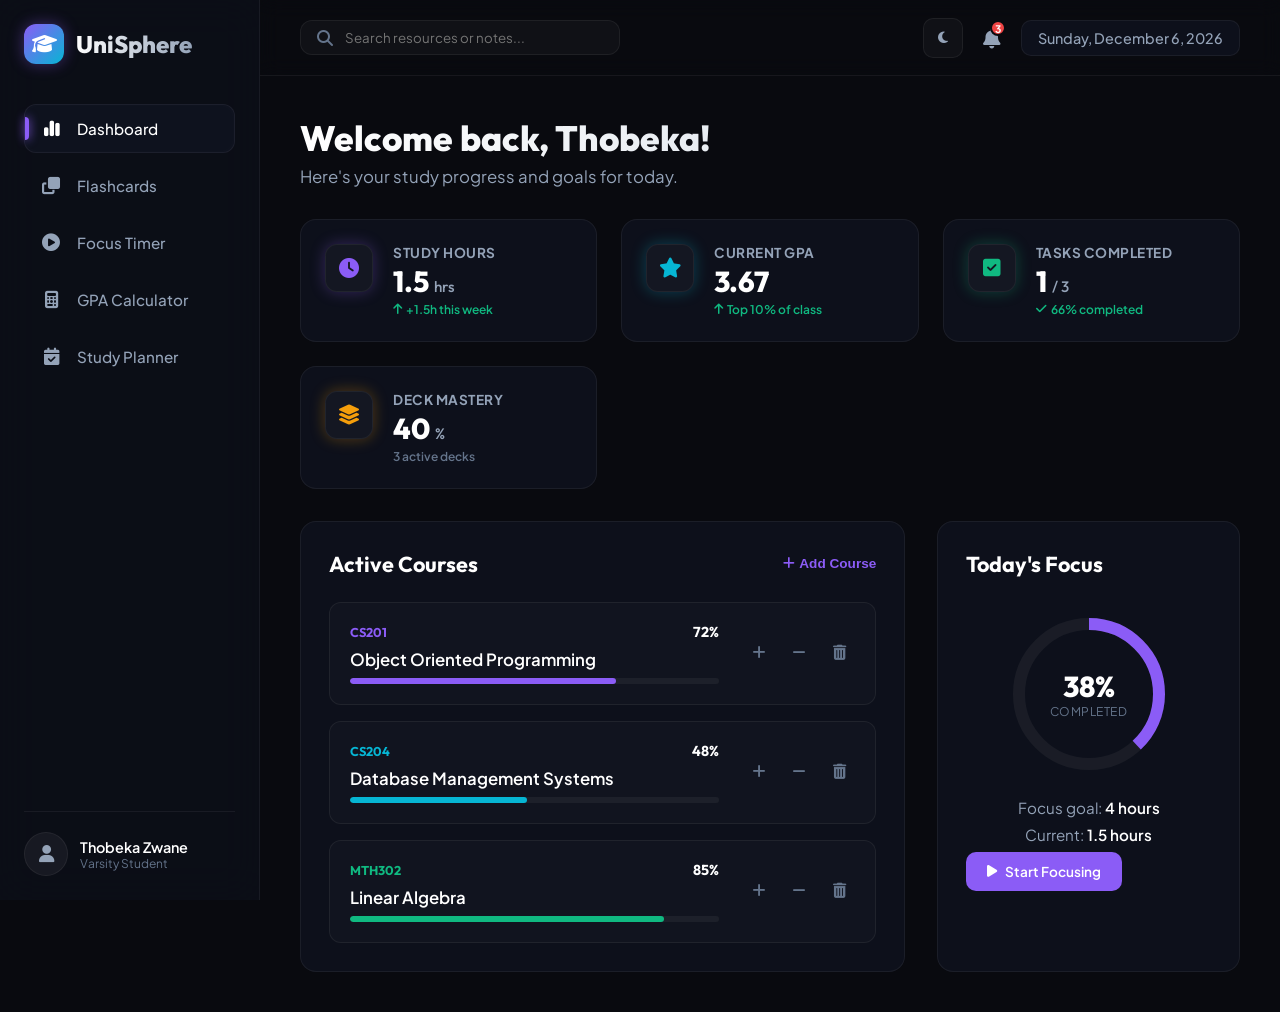
==== index.html @ 53ac6306 "Add UniSphere educational dashboard for varsity students" ====
<!DOCTYPE html>
<html lang="en">
<head>
  <meta charset="UTF-8">
  <meta name="viewport" content="width=device-width, initial-scale=1.0">
  <title>UniSphere - Varsity Learning Dashboard</title>
  <meta name="description" content="A premium interactive learning dashboard for university and varsity students to manage courses, study with flashcards, focus with a Pomodoro timer, and track their GPA.">
  
  <!-- FontAwesome for Premium Icons -->
  <link rel="stylesheet" href="https://cdnjs.cloudflare.com/ajax/libs/font-awesome/6.4.0/css/all.min.css">
  
  <!-- Google Fonts -->
  <link rel="preconnect" href="https://fonts.googleapis.com">
  <link rel="preconnect" href="https://fonts.gstatic.com" crossorigin>
  <link href="https://fonts.googleapis.com/css2?family=Outfit:wght@300;400;500;600;700;800&family=Plus+Jakarta+Sans:wght@300;400;500;600;700;800&display=swap" rel="stylesheet">
  
  <link rel="stylesheet" href="style.css">
</head>
<body>
  <div class="app-container">
    
    <!-- Sidebar Navigation -->
    <aside class="sidebar">
      <div class="logo-area">
        <div class="logo-icon">
          <i class="fa-solid fa-graduation-cap"></i>
        </div>
        <span class="logo-text">UniSphere</span>
      </div>
      
      <nav class="nav-menu">
        <a href="#dashboard" class="nav-item active" id="nav-dashboard">
          <i class="fa-solid fa-chart-simple"></i>
          <span>Dashboard</span>
        </a>
        <a href="#flashcards" class="nav-item" id="nav-flashcards">
          <i class="fa-solid fa-clone"></i>
          <span>Flashcards</span>
        </a>
        <a href="#focus" class="nav-item" id="nav-focus">
          <i class="fa-solid fa-circle-play"></i>
          <span>Focus Timer</span>
        </a>
        <a href="#gpa" class="nav-item" id="nav-gpa">
          <i class="fa-solid fa-calculator"></i>
          <span>GPA Calculator</span>
        </a>
        <a href="#planner" class="nav-item" id="nav-planner">
          <i class="fa-solid fa-calendar-check"></i>
          <span>Study Planner</span>
        </a>
      </nav>
      
      <div class="user-profile">
        <div class="avatar">
          <i class="fa-solid fa-user"></i>
        </div>
        <div class="user-info">
          <span class="username" id="display-username">Thobeka Zwane</span>
          <span class="user-role">Varsity Student</span>
        </div>
      </div>
    </aside>

    <!-- Main Content Area -->
    <main class="main-content">
      
      <!-- Top Bar -->
      <header class="top-bar">
        <div class="search-box">
          <i class="fa-solid fa-magnifying-glass"></i>
          <input type="text" placeholder="Search resources or notes..." id="global-search">
        </div>
        <div class="header-actions">
          <button class="action-btn" id="theme-toggle" title="Toggle Light/Dark Theme">
            <i class="fa-solid fa-moon"></i>
          </button>
          <div class="notification-badge" title="Notifications">
            <i class="fa-solid fa-bell"></i>
            <span class="badge">3</span>
          </div>
          <div class="date-display" id="current-date">June 9, 2026</div>
        </div>
      </header>

      <!-- Content Views (Single Page Application Containers) -->
      <div class="content-body">
        
        <!-- SECTION: DASHBOARD -->
        <section id="dashboard" class="content-section active">
          <div class="section-header">
            <h1>Welcome back, Thobeka!</h1>
            <p>Here's your study progress and goals for today.</p>
          </div>
          
          <!-- Stat Cards Row -->
          <div class="stats-grid">
            <div class="stat-card violet-glow">
              <div class="stat-icon"><i class="fa-solid fa-clock"></i></div>
              <div class="stat-info">
                <h3>Study Hours</h3>
                <p class="stat-value" id="stat-hours">12.5 <span class="unit">hrs</span></p>
                <span class="stat-trend positive"><i class="fa-solid fa-arrow-up"></i> +1.5h this week</span>
              </div>
            </div>
            
            <div class="stat-card cyan-glow">
              <div class="stat-icon"><i class="fa-solid fa-star"></i></div>
              <div class="stat-info">
                <h3>Current GPA</h3>
                <p class="stat-value" id="stat-gpa">3.85</p>
                <span class="stat-trend positive"><i class="fa-solid fa-arrow-up"></i> Top 10% of class</span>
              </div>
            </div>

            <div class="stat-card emerald-glow">
              <div class="stat-icon"><i class="fa-solid fa-square-check"></i></div>
              <div class="stat-info">
                <h3>Tasks Completed</h3>
                <p class="stat-value" id="stat-tasks">8 <span class="unit">/ 12</span></p>
                <span class="stat-trend positive"><i class="fa-solid fa-check"></i> 66% completed</span>
              </div>
            </div>

            <div class="stat-card amber-glow">
              <div class="stat-icon"><i class="fa-solid fa-layer-group"></i></div>
              <div class="stat-info">
                <h3>Deck Mastery</h3>
                <p class="stat-value" id="stat-mastery">74 <span class="unit">%</span></p>
                <span class="stat-trend neutral">3 active decks</span>
              </div>
            </div>
          </div>

          <!-- Mid Section Grid -->
          <div class="dashboard-grid">
            
            <!-- Courses Tracker -->
            <div class="glass-panel courses-panel">
              <div class="panel-header">
                <h2>Active Courses</h2>
                <button class="panel-action-btn" id="add-course-btn"><i class="fa-solid fa-plus"></i> Add Course</button>
              </div>
              <div class="courses-list" id="courses-container">
                <!-- Dynamic courses injected here -->
              </div>
            </div>

            <!-- Daily Target Focus -->
            <div class="glass-panel target-panel">
              <div class="panel-header">
                <h2>Today's Focus</h2>
              </div>
              <div class="daily-target-box">
                <div class="progress-ring-container">
                  <svg class="progress-ring-svg" width="160" height="160">
                    <circle class="progress-ring-circle-bg" stroke="rgba(255,255,255,0.05)" stroke-width="12" fill="transparent" r="70" cx="80" cy="80"/>
                    <circle class="progress-ring-circle" id="daily-progress-circle" stroke="var(--accent-violet)" stroke-width="12" fill="transparent" r="70" cx="80" cy="80" stroke-dasharray="439.82" stroke-dashoffset="439.82"/>
                  </svg>
                  <div class="ring-text">
                    <span class="percentage" id="daily-percentage">0%</span>
                    <span class="label">Completed</span>
                  </div>
                </div>
                <div class="target-details">
                  <p class="target-text">Focus goal: <strong id="target-hours-display">4 hours</strong></p>
                  <p class="target-text">Current: <span id="current-hours-display">0 hours</span></p>
                  <button class="cta-btn violet-btn" id="dashboard-start-focus"><i class="fa-solid fa-play"></i> Start Focusing</button>
                </div>
              </div>
            </div>
          </div>
        </section>

        <!-- SECTION: FLASHCARDS -->
        <section id="flashcards" class="content-section">
          <div class="section-header flex-header">
            <div>
              <h1>Smart Flashcards</h1>
              <p>Reinforce your memory using active recall.</p>
            </div>
            <div class="header-controls">
              <select id="deck-selector" class="custom-select">
                <!-- Dynamic decks injected here -->
              </select>
              <button class="cta-btn cyan-btn" id="new-deck-btn"><i class="fa-solid fa-folder-plus"></i> New Deck</button>
              <button class="cta-btn violet-btn" id="add-card-btn"><i class="fa-solid fa-plus"></i> Add Card</button>
            </div>
          </div>

          <div class="flashcards-layout">
            <!-- Main Flashcard Workspace -->
            <div class="card-workspace">
              <div class="flashcard-container">
                <div class="flashcard" id="active-flashcard">
                  <div class="card-face card-front">
                    <span class="card-category" id="card-display-category">Computer Science</span>
                    <div class="card-content">
                      <p id="card-display-question">What is the time complexity of searching in a Balanced Binary Search Tree?</p>
                    </div>
                    <span class="card-instruction">Click card to reveal answer</span>
                  </div>
                  <div class="card-face card-back">
                    <span class="card-category">Answer</span>
                    <div class="card-content">
                      <p id="card-display-answer">O(log n)</p>
                    </div>
                    <span class="card-instruction">Click card to view question</span>
                  </div>
                </div>
              </div>

              <!-- Study Rating Actions -->
              <div class="card-controls">
                <button class="action-rating rating-red" id="rate-hard">
                  <i class="fa-solid fa-circle-xmark"></i>
                  <span>Need Review</span>
                </button>
                <button class="action-rating rating-green" id="rate-easy">
                  <i class="fa-solid fa-circle-check"></i>
                  <span>Mastered</span>
                </button>
              </div>

              <!-- Deck Progress Bar -->
              <div class="deck-progress-wrapper">
                <div class="progress-labels">
                  <span id="deck-progress-text">Card 1 of 5</span>
                  <span id="deck-mastery-ratio">Mastery: 0%</span>
                </div>
                <div class="progress-bar-container">
                  <div class="progress-bar-fill" id="deck-progress-bar" style="width: 20%"></div>
                </div>
              </div>
            </div>

            <!-- Sidebar Decks / Add Card form -->
            <div class="glass-panel deck-editor-panel">
              <h3>Create New Card</h3>
              <form id="new-card-form" class="panel-form">
                <div class="form-group">
                  <label for="new-card-deck">Select Deck</label>
                  <select id="new-card-deck" class="custom-select" required></select>
                </div>
                <div class="form-group">
                  <label for="new-card-q">Question</label>
                  <textarea id="new-card-q" placeholder="Enter study question..." required rows="3"></textarea>
                </div>
                <div class="form-group">
                  <label for="new-card-a">Answer</label>
                  <textarea id="new-card-a" placeholder="Enter target answer..." required rows="3"></textarea>
                </div>
                <button type="submit" class="cta-btn submit-btn"><i class="fa-solid fa-plus"></i> Save Card</button>
              </form>
            </div>
          </div>
        </section>

        <!-- SECTION: FOCUS TIMER -->
        <section id="focus" class="content-section">
          <div class="section-header">
            <h1>Focus Space</h1>
            <p>Keep your focus sharp using the Pomodoro technique.</p>
          </div>

          <div class="focus-layout">
            <div class="glass-panel timer-panel">
              <div class="timer-modes">
                <button class="timer-mode-btn active" data-time="1500" data-mode="pomodoro">Pomodoro (25m)</button>
                <button class="timer-mode-btn" data-time="300" data-mode="short">Short Break (5m)</button>
                <button class="timer-mode-btn" data-time="900" data-mode="long">Long Break (15m)</button>
              </div>

              <div class="large-timer-container">
                <svg class="timer-svg" width="300" height="300">
                  <circle class="timer-bg" stroke="rgba(255,255,255,0.03)" stroke-width="8" fill="transparent" r="130" cx="150" cy="150"/>
                  <circle class="timer-progress" id="timer-progress-circle" stroke="var(--accent-cyan)" stroke-width="8" fill="transparent" r="130" cx="150" cy="150" stroke-linecap="round" stroke-dasharray="816.81" stroke-dashoffset="0"/>
                </svg>
                <div class="timer-time" id="timer-clock">25:00</div>
              </div>

              <div class="timer-controls">
                <button class="timer-ctrl-btn" id="timer-play-pause" title="Start Timer">
                  <i class="fa-solid fa-play"></i>
                </button>
                <button class="timer-ctrl-btn" id="timer-reset" title="Reset Timer">
                  <i class="fa-solid fa-rotate-left"></i>
                </button>
              </div>
            </div>

            <!-- Focus Stats and Soundboard -->
            <div class="focus-sidebar-grid">
              <div class="glass-panel ambient-sounds">
                <h3>Ambient Soundscape</h3>
                <p class="subtitle">Block out distractions and dive into deep study.</p>
                <div class="sounds-list">
                  <div class="sound-item" data-sound="rain">
                    <div class="sound-info">
                      <i class="fa-solid fa-cloud-showers-heavy"></i>
                      <span>Rainfall</span>
                    </div>
                    <button class="sound-play-btn"><i class="fa-solid fa-play"></i></button>
                    <audio id="audio-rain" loop src="https://assets.mixkit.co/active_storage/sfx/2533/2533-500.wav"></audio>
                  </div>
                  <div class="sound-item" data-sound="waves">
                    <div class="sound-info">
                      <i class="fa-solid fa-water"></i>
                      <span>Ocean Waves</span>
                    </div>
                    <button class="sound-play-btn"><i class="fa-solid fa-play"></i></button>
                    <audio id="audio-waves" loop src="https://www.soundhelix.com/examples/mp3/SoundHelix-Song-1.mp3"></audio> <!-- Fallback testing audio -->
                  </div>
                  <div class="sound-item" data-sound="forest">
                    <div class="sound-info">
                      <i class="fa-solid fa-tree"></i>
                      <span>Forest Birds</span>
                    </div>
                    <button class="sound-play-btn"><i class="fa-solid fa-play"></i></button>
                    <audio id="audio-forest" loop src="https://assets.mixkit.co/active_storage/sfx/2436/2436-500.wav"></audio>
                  </div>
                </div>
              </div>

              <div class="glass-panel session-history">
                <h3>Daily Focus Stats</h3>
                <div class="focus-stats-mini">
                  <div class="mini-stat">
                    <span class="label">Sessions Completed</span>
                    <span class="value" id="completed-sessions-count">0</span>
                  </div>
                  <div class="mini-stat">
                    <span class="label">Total Focus Time</span>
                    <span class="value" id="total-focus-minutes">0m</span>
                  </div>
                </div>
              </div>
            </div>
          </div>
        </section>

        <!-- SECTION: GPA CALCULATOR -->
        <section id="gpa" class="content-section">
          <div class="section-header">
            <h1>GPA Calculator</h1>
            <p>Calculate your semester and cumulative GPA easily.</p>
          </div>

          <div class="gpa-layout">
            <div class="glass-panel gpa-calc-panel">
              <h3>Add Course Grade</h3>
              <form id="gpa-form" class="horizontal-form">
                <div class="form-group flex-2">
                  <label for="gpa-course-name">Course Name</label>
                  <input type="text" id="gpa-course-name" placeholder="e.g., Data Structures" required>
                </div>
                <div class="form-group">
                  <label for="gpa-grade">Grade</label>
                  <select id="gpa-grade" class="custom-select" required>
                    <option value="4.0">A+ / A (4.0)</option>
                    <option value="3.7">A- (3.7)</option>
                    <option value="3.3">B+ (3.3)</option>
                    <option value="3.0">B (3.0)</option>
                    <option value="2.7">B- (2.7)</option>
                    <option value="2.3">C+ (2.3)</option>
                    <option value="2.0">C (2.0)</option>
                    <option value="1.7">C- (1.7)</option>
                    <option value="1.3">D+ (1.3)</option>
                    <option value="1.0">D (1.0)</option>
                    <option value="0.0">F (0.0)</option>
                  </select>
                </div>
                <div class="form-group">
                  <label for="gpa-credits">Credits / Weight</label>
                  <input type="number" id="gpa-credits" min="1" max="10" value="3" required>
                </div>
                <button type="submit" class="cta-btn add-gpa-btn"><i class="fa-solid fa-plus"></i> Add</button>
              </form>

              <div class="gpa-table-wrapper">
                <table class="gpa-table" id="gpa-table">
                  <thead>
                    <tr>
                      <th>Course</th>
                      <th>Grade Point</th>
                      <th>Credits</th>
                      <th>Action</th>
                    </tr>
                  </thead>
                  <tbody id="gpa-table-body">
                    <!-- Dynamic entries injected here -->
                  </tbody>
                </table>
              </div>
            </div>

            <!-- GPA Result Summary Card -->
            <div class="glass-panel gpa-summary-panel">
              <h3>GPA Summary</h3>
              <div class="gpa-result-display">
                <div class="gpa-circle-large">
                  <span class="value" id="computed-gpa-value">0.00</span>
                  <span class="label">GPA</span>
                </div>
              </div>
              <div class="gpa-stats">
                <div class="gpa-stat-row">
                  <span>Total Credits</span>
                  <strong id="gpa-total-credits">0</strong>
                </div>
                <div class="gpa-stat-row">
                  <span>Honor Class</span>
                  <strong id="gpa-honors-class">N/A</strong>
                </div>
              </div>
              <button class="cta-btn outline-btn" id="gpa-clear-all"><i class="fa-solid fa-trash-can"></i> Clear All Entries</button>
            </div>
          </div>
        </section>

        <!-- SECTION: STUDY PLANNER -->
        <section id="planner" class="content-section">
          <div class="section-header flex-header">
            <div>
              <h1>Study Planner</h1>
              <p>Keep track of tasks, assignments, and exams.</p>
            </div>
            <div class="header-controls">
              <button class="cta-btn outline-btn" id="clear-completed-btn"><i class="fa-solid fa-broom"></i> Clear Completed</button>
            </div>
          </div>

          <div class="planner-layout">
            <!-- Tasks List glass panel -->
            <div class="glass-panel planner-tasks-panel">
              <div class="filters-row">
                <button class="filter-btn active" data-filter="all">All Tasks</button>
                <button class="filter-btn" data-filter="assignment">Assignments</button>
                <button class="filter-btn" data-filter="exam">Exams</button>
                <button class="filter-btn" data-filter="reading">Readings</button>
              </div>

              <div class="todo-list-wrapper" id="todo-list">
                <!-- Dynamic tasks injected here -->
              </div>
            </div>

            <!-- Create Task form panel -->
            <div class="glass-panel planner-form-panel">
              <h3>Add New Task</h3>
              <form id="new-task-form" class="panel-form">
                <div class="form-group">
                  <label for="task-title">Task Description</label>
                  <input type="text" id="task-title" placeholder="e.g., Submit Database Assignment 2" required>
                </div>
                <div class="form-group">
                  <label for="task-category">Category</label>
                  <select id="task-category" class="custom-select" required>
                    <option value="assignment">Assignment</option>
                    <option value="exam">Exam</option>
                    <option value="reading">Reading</option>
                  </select>
                </div>
                <div class="form-group">
                  <label for="task-date">Due Date</label>
                  <input type="date" id="task-date" required>
                </div>
                <button type="submit" class="cta-btn submit-btn"><i class="fa-solid fa-calendar-plus"></i> Schedule Task</button>
              </form>
            </div>
          </div>
        </section>

      </div>
    </main>
  </div>

  <!-- Course Modal (Hidden by Default) -->
  <div class="modal-overlay" id="course-modal">
    <div class="glass-panel modal-content">
      <div class="modal-header">
        <h2>Add New Course</h2>
        <button class="close-modal-btn" id="close-modal"><i class="fa-solid fa-xmark"></i></button>
      </div>
      <form id="new-course-form" class="panel-form">
        <div class="form-group">
          <label for="course-name-input">Course Name</label>
          <input type="text" id="course-name-input" placeholder="e.g., Object Oriented Programming" required>
        </div>
        <div class="form-group">
          <label for="course-code-input">Course Code</label>
          <input type="text" id="course-code-input" placeholder="e.g., CS201" required>
        </div>
        <div class="form-group">
          <label for="course-progress-input">Starting Progress (%)</label>
          <input type="number" id="course-progress-input" min="0" max="100" value="0" required>
        </div>
        <div class="form-group">
          <label for="course-color-input">Accent Color</label>
          <select id="course-color-input" class="custom-select" required>
            <option value="var(--accent-violet)">Violet</option>
            <option value="var(--accent-cyan)">Cyan</option>
            <option value="var(--accent-emerald)">Emerald</option>
            <option value="var(--accent-amber)">Amber</option>
          </select>
        </div>
        <button type="submit" class="cta-btn submit-btn">Create Course</button>
      </form>
    </div>
  </div>

  <!-- Script entry -->
  <script src="app.js"></script>
</body>
</html>
---- style.css ----
/* CSS Design System for UniSphere Dashboard */

:root {
  /* Colors */
  --bg-dark: #090a0f;
  --bg-sidebar: rgba(14, 16, 27, 0.7);
  --bg-panel: rgba(22, 25, 43, 0.45);
  --border-color: rgba(255, 255, 255, 0.06);
  --border-glow: rgba(255, 255, 255, 0.12);
  
  --text-primary: #ffffff;
  --text-secondary: #94a3b8;
  --text-muted: #64748b;
  
  /* Neon Accents */
  --accent-violet: #8b5cf6;
  --accent-violet-glow: rgba(139, 92, 246, 0.3);
  
  --accent-cyan: #06b6d4;
  --accent-cyan-glow: rgba(6, 182, 212, 0.3);
  
  --accent-emerald: #10b981;
  --accent-emerald-glow: rgba(16, 185, 129, 0.3);
  
  --accent-amber: #f59e0b;
  --accent-amber-glow: rgba(245, 158, 11, 0.3);

  --accent-red: #ef4444;
  
  /* Fonts */
  --font-main: 'Plus Jakarta Sans', sans-serif;
  --font-display: 'Outfit', sans-serif;
  
  /* Transitions */
  --transition-smooth: all 0.3s cubic-bezier(0.4, 0, 0.2, 1);
  --transition-bounce: all 0.5s cubic-bezier(0.175, 0.885, 0.32, 1.275);
}

/* Global Reset */
* {
  margin: 0;
  padding: 0;
  box-sizing: border-box;
}

body {
  font-family: var(--font-main);
  background-color: var(--bg-dark);
  color: var(--text-primary);
  overflow-x: hidden;
  min-height: 100vh;
}

/* Scrollbar Styling */
::-webkit-scrollbar {
  width: 8px;
  height: 8px;
}
::-webkit-scrollbar-track {
  background: var(--bg-dark);
}
::-webkit-scrollbar-thumb {
  background: rgba(255, 255, 255, 0.1);
  border-radius: 4px;
}
::-webkit-scrollbar-thumb:hover {
  background: var(--accent-violet);
}

/* App Container Layout */
.app-container {
  display: flex;
  min-height: 100vh;
  position: relative;
}

/* --- SIDEBAR NAVIGATION --- */
.sidebar {
  width: 260px;
  background: var(--bg-sidebar);
  border-right: 1px solid var(--border-color);
  backdrop-filter: blur(20px);
  -webkit-backdrop-filter: blur(20px);
  padding: 24px;
  display: flex;
  flex-direction: column;
  height: 100vh;
  position: sticky;
  top: 0;
  z-index: 100;
}

.logo-area {
  display: flex;
  align-items: center;
  gap: 12px;
  margin-bottom: 40px;
}

.logo-icon {
  background: linear-gradient(135deg, var(--accent-violet), var(--accent-cyan));
  width: 40px;
  height: 40px;
  border-radius: 12px;
  display: flex;
  align-items: center;
  justify-content: center;
  font-size: 1.25rem;
  box-shadow: 0 0 15px rgba(139, 92, 246, 0.4);
}

.logo-text {
  font-family: var(--font-display);
  font-size: 1.5rem;
  font-weight: 800;
  background: linear-gradient(to right, #ffffff, #94a3b8);
  -webkit-background-clip: text;
  -webkit-text-fill-color: transparent;
}

.nav-menu {
  display: flex;
  flex-direction: column;
  gap: 8px;
  flex-grow: 1;
}

.nav-item {
  display: flex;
  align-items: center;
  gap: 16px;
  padding: 14px 16px;
  color: var(--text-secondary);
  text-decoration: none;
  font-size: 0.95rem;
  font-weight: 500;
  border-radius: 12px;
  transition: var(--transition-smooth);
  border: 1px solid transparent;
}

.nav-item i {
  font-size: 1.1rem;
  width: 20px;
  text-align: center;
}

.nav-item:hover {
  color: var(--text-primary);
  background: rgba(255, 255, 255, 0.03);
  border-color: rgba(255, 255, 255, 0.03);
}

.nav-item.active {
  color: var(--text-primary);
  background: var(--bg-panel);
  border-color: var(--border-color);
  box-shadow: inset 0 0 8px rgba(255, 255, 255, 0.02);
  position: relative;
}

.nav-item.active::after {
  content: '';
  position: absolute;
  left: 0;
  top: 25%;
  height: 50%;
  width: 4px;
  background: var(--accent-violet);
  border-radius: 0 4px 4px 0;
  box-shadow: 0 0 10px var(--accent-violet);
}

.user-profile {
  display: flex;
  align-items: center;
  gap: 12px;
  padding-top: 20px;
  border-top: 1px solid var(--border-color);
}

.avatar {
  width: 44px;
  height: 44px;
  border-radius: 50%;
  background: rgba(255, 255, 255, 0.05);
  border: 1px solid var(--border-color);
  display: flex;
  align-items: center;
  justify-content: center;
  font-size: 1.1rem;
  color: var(--text-secondary);
}

.user-info {
  display: flex;
  flex-direction: column;
}

.username {
  font-size: 0.9rem;
  font-weight: 600;
  color: var(--text-primary);
}

.user-role {
  font-size: 0.75rem;
  color: var(--text-muted);
}

/* --- MAIN CONTENT AREA --- */
.main-content {
  flex-grow: 1;
  display: flex;
  flex-direction: column;
  min-height: 100vh;
}

/* --- TOP BAR --- */
.top-bar {
  height: 76px;
  padding: 0 40px;
  display: flex;
  align-items: center;
  justify-content: space-between;
  border-bottom: 1px solid var(--border-color);
  backdrop-filter: blur(10px);
  -webkit-backdrop-filter: blur(10px);
  position: sticky;
  top: 0;
  z-index: 90;
}

.search-box {
  display: flex;
  align-items: center;
  gap: 12px;
  background: rgba(255, 255, 255, 0.03);
  border: 1px solid var(--border-color);
  border-radius: 12px;
  padding: 8px 16px;
  width: 320px;
  transition: var(--transition-smooth);
}

.search-box:focus-within {
  border-color: var(--accent-violet);
  box-shadow: 0 0 15px var(--accent-violet-glow);
  width: 380px;
}

.search-box i {
  color: var(--text-muted);
}

.search-box input {
  background: transparent;
  border: none;
  color: var(--text-primary);
  font-family: var(--font-main);
  outline: none;
  width: 100%;
}

.header-actions {
  display: flex;
  align-items: center;
  gap: 20px;
}

.action-btn {
  background: rgba(255, 255, 255, 0.03);
  border: 1px solid var(--border-color);
  border-radius: 10px;
  width: 40px;
  height: 40px;
  display: flex;
  align-items: center;
  justify-content: center;
  color: var(--text-secondary);
  cursor: pointer;
  transition: var(--transition-smooth);
}

.action-btn:hover {
  color: var(--text-primary);
  background: rgba(255, 255, 255, 0.07);
  border-color: var(--border-glow);
}

.notification-badge {
  position: relative;
  cursor: pointer;
  color: var(--text-secondary);
  font-size: 1.25rem;
  transition: var(--transition-smooth);
}

.notification-badge:hover {
  color: var(--text-primary);
}

.notification-badge .badge {
  position: absolute;
  top: -5px;
  right: -5px;
  background: var(--accent-red);
  color: white;
  font-size: 0.65rem;
  font-weight: 700;
  width: 16px;
  height: 16px;
  border-radius: 50%;
  display: flex;
  align-items: center;
  justify-content: center;
  border: 2px solid var(--bg-dark);
}

.date-display {
  font-size: 0.9rem;
  color: var(--text-secondary);
  font-weight: 500;
  background: var(--bg-panel);
  padding: 8px 16px;
  border-radius: 10px;
  border: 1px solid var(--border-color);
}

/* --- CONTENT SECTIONS --- */
.content-body {
  padding: 40px;
  flex-grow: 1;
  display: flex;
  flex-direction: column;
}

.content-section {
  display: none;
  animation: fadeIn 0.4s ease-in-out forwards;
}

.content-section.active {
  display: block;
}

.section-header {
  margin-bottom: 32px;
}

.section-header h1 {
  font-family: var(--font-display);
  font-size: 2.2rem;
  font-weight: 800;
  margin-bottom: 6px;
  background: linear-gradient(to right, #ffffff, #cbd5e1);
  -webkit-background-clip: text;
  -webkit-text-fill-color: transparent;
}

.section-header p {
  color: var(--text-secondary);
  font-size: 1.05rem;
}

.flex-header {
  display: flex;
  justify-content: space-between;
  align-items: center;
  flex-wrap: wrap;
  gap: 20px;
}

.header-controls {
  display: flex;
  align-items: center;
  gap: 12px;
}

/* --- STAT CARDS --- */
.stats-grid {
  display: grid;
  grid-template-columns: repeat(auto-fit, minmax(220px, 1fr));
  gap: 24px;
  margin-bottom: 32px;
}

.stat-card {
  background: var(--bg-panel);
  border: 1px solid var(--border-color);
  border-radius: 16px;
  padding: 24px;
  display: flex;
  align-items: flex-start;
  gap: 20px;
  position: relative;
  overflow: hidden;
  transition: var(--transition-smooth);
}

.stat-card:hover {
  transform: translateY(-5px);
  border-color: var(--border-glow);
}

.stat-icon {
  width: 48px;
  height: 48px;
  border-radius: 12px;
  display: flex;
  align-items: center;
  justify-content: center;
  font-size: 1.25rem;
  background: rgba(255, 255, 255, 0.03);
  border: 1px solid rgba(255, 255, 255, 0.05);
}

.stat-info h3 {
  font-size: 0.85rem;
  color: var(--text-secondary);
  text-transform: uppercase;
  letter-spacing: 0.5px;
  margin-bottom: 6px;
}

.stat-value {
  font-family: var(--font-display);
  font-size: 1.8rem;
  font-weight: 800;
  line-height: 1;
  margin-bottom: 6px;
}

.stat-value .unit {
  font-size: 0.95rem;
  color: var(--text-secondary);
  font-weight: 500;
}

.stat-trend {
  font-size: 0.75rem;
  font-weight: 600;
  display: flex;
  align-items: center;
  gap: 4px;
}

.stat-trend.positive {
  color: var(--accent-emerald);
}
.stat-trend.neutral {
  color: var(--text-muted);
}

/* Neon Glow Card Overrides */
.violet-glow:hover {
  box-shadow: 0 10px 30px rgba(139, 92, 246, 0.15);
  border-color: var(--accent-violet);
}
.violet-glow .stat-icon {
  color: var(--accent-violet);
  box-shadow: 0 0 15px var(--accent-violet-glow);
}

.cyan-glow:hover {
  box-shadow: 0 10px 30px rgba(6, 182, 212, 0.15);
  border-color: var(--accent-cyan);
}
.cyan-glow .stat-icon {
  color: var(--accent-cyan);
  box-shadow: 0 0 15px var(--accent-cyan-glow);
}

.emerald-glow:hover {
  box-shadow: 0 10px 30px rgba(16, 185, 129, 0.15);
  border-color: var(--accent-emerald);
}
.emerald-glow .stat-icon {
  color: var(--accent-emerald);
  box-shadow: 0 0 15px var(--accent-emerald-glow);
}

.amber-glow:hover {
  box-shadow: 0 10px 30px rgba(245, 158, 11, 0.15);
  border-color: var(--accent-amber);
}
.amber-glow .stat-icon {
  color: var(--accent-amber);
  box-shadow: 0 0 15px var(--accent-amber-glow);
}

/* --- GLASS PANELS --- */
.glass-panel {
  background: var(--bg-panel);
  border: 1px solid var(--border-color);
  backdrop-filter: blur(16px);
  -webkit-backdrop-filter: blur(16px);
  border-radius: 16px;
  padding: 28px;
  transition: var(--transition-smooth);
}

.panel-header {
  display: flex;
  align-items: center;
  justify-content: space-between;
  margin-bottom: 24px;
}

.panel-header h2 {
  font-family: var(--font-display);
  font-size: 1.35rem;
  font-weight: 700;
}

/* --- DASHBOARD GRID & COURSE CARDS --- */
.dashboard-grid {
  display: grid;
  grid-template-columns: 2fr 1fr;
  gap: 32px;
}

.courses-list {
  display: flex;
  flex-direction: column;
  gap: 16px;
}

.course-item {
  display: flex;
  align-items: center;
  justify-content: space-between;
  padding: 20px;
  background: rgba(255, 255, 255, 0.02);
  border: 1px solid var(--border-color);
  border-radius: 12px;
  transition: var(--transition-smooth);
}

.course-item:hover {
  background: rgba(255, 255, 255, 0.04);
  transform: translateX(5px);
  border-color: var(--border-glow);
}

.course-info {
  flex-grow: 1;
  margin-right: 24px;
}

.course-meta {
  display: flex;
  align-items: center;
  justify-content: space-between;
  margin-bottom: 8px;
}

.course-code {
  font-family: var(--font-display);
  font-size: 0.8rem;
  font-weight: 700;
  text-transform: uppercase;
  color: var(--text-muted);
}

.course-name {
  font-size: 1.05rem;
  font-weight: 600;
}

.course-percent {
  font-family: var(--font-display);
  font-size: 0.9rem;
  font-weight: 700;
}

.progress-track {
  height: 6px;
  background: rgba(255, 255, 255, 0.05);
  border-radius: 3px;
  overflow: hidden;
}

.progress-fill {
  height: 100%;
  border-radius: 3px;
  transition: width 1s cubic-bezier(0.4, 0, 0.2, 1);
}

.course-actions {
  display: flex;
  align-items: center;
  gap: 8px;
}

.course-ctrl-btn {
  background: transparent;
  border: none;
  color: var(--text-muted);
  cursor: pointer;
  font-size: 0.95rem;
  width: 32px;
  height: 32px;
  border-radius: 50%;
  display: flex;
  align-items: center;
  justify-content: center;
  transition: var(--transition-smooth);
}

.course-ctrl-btn:hover {
  background: rgba(255,255,255,0.05);
  color: var(--text-primary);
}

.course-ctrl-btn.delete-btn:hover {
  color: var(--accent-red);
}

/* Daily Target Panel */
.daily-target-box {
  display: flex;
  flex-direction: column;
  align-items: center;
  justify-content: center;
  gap: 24px;
  padding: 12px 0;
}

.progress-ring-container {
  position: relative;
  display: flex;
  align-items: center;
  justify-content: center;
}

.progress-ring-svg {
  transform: rotate(-90deg);
}

.progress-ring-circle {
  transition: stroke-dashoffset 0.5s ease;
}

.ring-text {
  position: absolute;
  display: flex;
  flex-direction: column;
  align-items: center;
}

.ring-text .percentage {
  font-family: var(--font-display);
  font-size: 1.8rem;
  font-weight: 800;
}

.ring-text .label {
  font-size: 0.75rem;
  color: var(--text-muted);
  text-transform: uppercase;
  letter-spacing: 0.5px;
}

.target-details {
  text-align: center;
  width: 100%;
}

.target-text {
  font-size: 0.95rem;
  color: var(--text-secondary);
  margin-bottom: 8px;
}

.target-text strong, .target-text span {
  color: var(--text-primary);
  font-weight: 600;
}

/* --- BUTTONS & CONTROLS --- */
.cta-btn {
  font-family: var(--font-main);
  font-weight: 600;
  font-size: 0.85rem;
  padding: 10px 20px;
  border-radius: 10px;
  cursor: pointer;
  display: flex;
  align-items: center;
  gap: 8px;
  transition: var(--transition-smooth);
  border: 1px solid transparent;
}

.violet-btn {
  background: var(--accent-violet);
  color: white;
}
.violet-btn:hover {
  background: #7c3aed;
  box-shadow: 0 0 15px rgba(139, 92, 246, 0.4);
}

.cyan-btn {
  background: var(--accent-cyan);
  color: white;
}
.cyan-btn:hover {
  background: #0891b2;
  box-shadow: 0 0 15px rgba(6, 182, 212, 0.4);
}

.outline-btn {
  background: transparent;
  border-color: var(--border-color);
  color: var(--text-secondary);
}
.outline-btn:hover {
  background: rgba(255,255,255,0.03);
  color: var(--text-primary);
  border-color: var(--border-glow);
}

.panel-action-btn {
  background: transparent;
  border: none;
  color: var(--accent-violet);
  font-weight: 600;
  font-size: 0.85rem;
  cursor: pointer;
  display: flex;
  align-items: center;
  gap: 4px;
  transition: var(--transition-smooth);
}

.panel-action-btn:hover {
  color: #a78bfa;
}

/* Forms styling */
.custom-select {
  font-family: var(--font-main);
  background: rgba(255,255,255,0.03);
  border: 1px solid var(--border-color);
  color: var(--text-primary);
  padding: 10px 16px;
  border-radius: 10px;
  outline: none;
  cursor: pointer;
  font-size: 0.85rem;
  transition: var(--transition-smooth);
}

.custom-select:focus {
  border-color: var(--accent-violet);
}

.custom-select option {
  background: var(--bg-dark);
  color: var(--text-primary);
}

/* --- FLASHCARDS WORKSPACE --- */
.flashcards-layout {
  display: grid;
  grid-template-columns: 2.2fr 1fr;
  gap: 32px;
}

.card-workspace {
  display: flex;
  flex-direction: column;
  align-items: center;
}

.flashcard-container {
  width: 100%;
  max-width: 580px;
  height: 320px;
  perspective: 1200px;
  margin-bottom: 28px;
}

.flashcard {
  width: 100%;
  height: 100%;
  position: relative;
  transform-style: preserve-3d;
  transition: transform 0.6s cubic-bezier(0.4, 0, 0.2, 1);
  cursor: pointer;
}

.flashcard.flipped {
  transform: rotateY(180deg);
}

.card-face {
  position: absolute;
  width: 100%;
  height: 100%;
  backface-visibility: hidden;
  -webkit-backface-visibility: hidden;
  background: linear-gradient(135deg, rgba(22, 25, 43, 0.95), rgba(14, 16, 27, 0.95));
  border: 1px solid var(--border-color);
  border-radius: 24px;
  padding: 32px;
  display: flex;
  flex-direction: column;
  justify-content: space-between;
  box-shadow: 0 15px 35px rgba(0,0,0,0.4);
  overflow: hidden;
}

.card-face::before {
  content: '';
  position: absolute;
  top: 0;
  left: 0;
  width: 100%;
  height: 4px;
}

.card-front::before {
  background: linear-gradient(to right, var(--accent-violet), var(--accent-cyan));
}

.card-back::before {
  background: linear-gradient(to right, var(--accent-cyan), var(--accent-emerald));
}

.card-back {
  transform: rotateY(180deg);
}

.card-category {
  font-family: var(--font-display);
  font-size: 0.8rem;
  font-weight: 700;
  text-transform: uppercase;
  color: var(--text-muted);
  letter-spacing: 1px;
}

.card-content {
  display: flex;
  align-items: center;
  justify-content: center;
  flex-grow: 1;
  text-align: center;
  padding: 12px 0;
}

.card-content p {
  font-size: 1.4rem;
  font-weight: 600;
  line-height: 1.5;
}

.card-instruction {
  font-size: 0.75rem;
  color: var(--text-muted);
  text-align: center;
}

.card-controls {
  display: flex;
  gap: 16px;
  margin-bottom: 24px;
}

.action-rating {
  font-family: var(--font-main);
  font-weight: 600;
  font-size: 0.9rem;
  border-radius: 12px;
  border: 1px solid var(--border-color);
  padding: 12px 24px;
  cursor: pointer;
  display: flex;
  align-items: center;
  gap: 8px;
  background: rgba(255,255,255,0.02);
  color: var(--text-secondary);
  transition: var(--transition-smooth);
}

.rating-red:hover {
  background: rgba(239, 68, 110, 0.08);
  border-color: var(--accent-red);
  color: #f87171;
  box-shadow: 0 0 15px rgba(239, 68, 68, 0.15);
}

.rating-green:hover {
  background: rgba(16, 185, 129, 0.08);
  border-color: var(--accent-emerald);
  color: #34d399;
  box-shadow: 0 0 15px rgba(16, 185, 129, 0.15);
}

.deck-progress-wrapper {
  width: 100%;
  max-width: 580px;
}

.progress-labels {
  display: flex;
  justify-content: space-between;
  font-size: 0.85rem;
  color: var(--text-secondary);
  margin-bottom: 8px;
  font-weight: 500;
}

.progress-bar-container {
  height: 6px;
  background: rgba(255,255,255,0.04);
  border-radius: 3px;
  overflow: hidden;
}

.progress-bar-fill {
  height: 100%;
  background: linear-gradient(to right, var(--accent-violet), var(--accent-cyan));
  border-radius: 3px;
  transition: width 0.3s ease;
}

/* Deck Editor Panel */
.panel-form {
  display: flex;
  flex-direction: column;
  gap: 18px;
}

.form-group {
  display: flex;
  flex-direction: column;
  gap: 8px;
}

.form-group label {
  font-size: 0.85rem;
  font-weight: 600;
  color: var(--text-secondary);
}

.form-group textarea, .form-group input {
  background: rgba(255,255,255,0.03);
  border: 1px solid var(--border-color);
  color: var(--text-primary);
  font-family: var(--font-main);
  font-size: 0.9rem;
  padding: 12px 16px;
  border-radius: 10px;
  outline: none;
  transition: var(--transition-smooth);
}

.form-group textarea:focus, .form-group input:focus {
  border-color: var(--accent-violet);
  box-shadow: 0 0 10px var(--accent-violet-glow);
}

.submit-btn {
  background: var(--accent-violet);
  color: white;
  justify-content: center;
  padding: 12px;
}
.submit-btn:hover {
  background: #7c3aed;
}

/* --- FOCUS SPACE / POMODORO --- */
.focus-layout {
  display: grid;
  grid-template-columns: 1.8fr 1fr;
  gap: 32px;
}

.timer-panel {
  display: flex;
  flex-direction: column;
  align-items: center;
  justify-content: center;
  min-height: 480px;
}

.timer-modes {
  display: flex;
  background: rgba(0,0,0,0.2);
  border-radius: 30px;
  padding: 6px;
  gap: 4px;
  margin-bottom: 36px;
  border: 1px solid var(--border-color);
}

.timer-mode-btn {
  font-family: var(--font-main);
  background: transparent;
  border: none;
  color: var(--text-secondary);
  font-weight: 600;
  font-size: 0.8rem;
  padding: 8px 16px;
  border-radius: 20px;
  cursor: pointer;
  transition: var(--transition-smooth);
}

.timer-mode-btn:hover {
  color: var(--text-primary);
}

.timer-mode-btn.active {
  background: var(--bg-panel);
  color: var(--text-primary);
  box-shadow: inset 0 0 5px rgba(255,255,255,0.05);
}

.large-timer-container {
  position: relative;
  display: flex;
  align-items: center;
  justify-content: center;
  margin-bottom: 36px;
}

.timer-svg {
  transform: rotate(-90deg);
}

.timer-progress {
  transition: stroke-dashoffset 0.1s linear;
}

.timer-time {
  position: absolute;
  font-family: var(--font-display);
  font-size: 4.2rem;
  font-weight: 800;
  letter-spacing: -1px;
}

.timer-controls {
  display: flex;
  gap: 20px;
}

.timer-ctrl-btn {
  background: rgba(255,255,255,0.03);
  border: 1px solid var(--border-color);
  width: 64px;
  height: 64px;
  border-radius: 50%;
  display: flex;
  align-items: center;
  justify-content: center;
  cursor: pointer;
  transition: var(--transition-smooth);
  color: var(--text-primary);
}

.timer-ctrl-btn:hover {
  transform: scale(1.05);
  border-color: var(--border-glow);
}

#timer-play-pause {
  background: linear-gradient(135deg, var(--accent-cyan), var(--accent-violet));
  color: white;
  font-size: 1.4rem;
  border: none;
  box-shadow: 0 0 20px rgba(6, 182, 212, 0.3);
}

#timer-play-pause:hover {
  box-shadow: 0 0 25px rgba(6, 182, 212, 0.5);
}

#timer-reset {
  font-size: 1.1rem;
}

/* Ambient Sounds & Mini Stats */
.focus-sidebar-grid {
  display: flex;
  flex-direction: column;
  gap: 32px;
}

.ambient-sounds .subtitle {
  font-size: 0.85rem;
  color: var(--text-muted);
  margin-bottom: 20px;
}

.sounds-list {
  display: flex;
  flex-direction: column;
  gap: 12px;
}

.sound-item {
  display: flex;
  align-items: center;
  justify-content: space-between;
  padding: 14px 18px;
  background: rgba(255,255,255,0.02);
  border: 1px solid var(--border-color);
  border-radius: 12px;
  transition: var(--transition-smooth);
}

.sound-item:hover {
  background: rgba(255,255,255,0.04);
}

.sound-item.playing {
  border-color: var(--accent-cyan);
  background: rgba(6, 182, 212, 0.03);
}

.sound-info {
  display: flex;
  align-items: center;
  gap: 12px;
}

.sound-info i {
  font-size: 1.1rem;
  color: var(--text-secondary);
}

.sound-item.playing .sound-info i, .sound-item.playing .sound-info span {
  color: var(--accent-cyan);
}

.sound-play-btn {
  background: transparent;
  border: none;
  color: var(--text-muted);
  cursor: pointer;
  font-size: 0.9rem;
  transition: var(--transition-smooth);
}

.sound-play-btn:hover {
  color: var(--text-primary);
}

.sound-item.playing .sound-play-btn {
  color: var(--accent-cyan);
}

.focus-stats-mini {
  display: flex;
  flex-direction: column;
  gap: 16px;
  margin-top: 12px;
}

.mini-stat {
  display: flex;
  justify-content: space-between;
  align-items: center;
}

.mini-stat .label {
  font-size: 0.85rem;
  color: var(--text-secondary);
}

.mini-stat .value {
  font-family: var(--font-display);
  font-weight: 700;
  font-size: 1.1rem;
}

/* --- GPA CALCULATOR --- */
.gpa-layout {
  display: grid;
  grid-template-columns: 2fr 1fr;
  gap: 32px;
}

.horizontal-form {
  display: flex;
  gap: 16px;
  align-items: flex-end;
  margin-bottom: 24px;
  flex-wrap: wrap;
}

.horizontal-form .form-group {
  flex: 1;
  min-width: 120px;
}

.horizontal-form .form-group.flex-2 {
  flex: 2;
  min-width: 200px;
}

.add-gpa-btn {
  background: var(--accent-cyan);
  color: white;
  height: 44px;
  padding: 0 24px;
}

.gpa-table-wrapper {
  border: 1px solid var(--border-color);
  border-radius: 12px;
  overflow: hidden;
  background: rgba(255,255,255,0.01);
}

.gpa-table {
  width: 100%;
  border-collapse: collapse;
  text-align: left;
}

.gpa-table th {
  background: rgba(255,255,255,0.03);
  padding: 14px 20px;
  font-size: 0.8rem;
  font-weight: 700;
  text-transform: uppercase;
  color: var(--text-secondary);
  letter-spacing: 0.5px;
  border-bottom: 1px solid var(--border-color);
}

.gpa-table td {
  padding: 14px 20px;
  font-size: 0.95rem;
  border-bottom: 1px solid var(--border-color);
}

.gpa-table tr:last-child td {
  border-bottom: none;
}

.gpa-table tr:hover td {
  background: rgba(255,255,255,0.01);
}

/* GPA Summary Panel */
.gpa-summary-panel {
  display: flex;
  flex-direction: column;
  align-items: center;
  text-align: center;
}

.gpa-result-display {
  margin: 28px 0;
}

.gpa-circle-large {
  width: 160px;
  height: 160px;
  border-radius: 50%;
  background: linear-gradient(135deg, rgba(6, 182, 212, 0.05), rgba(139, 92, 246, 0.05));
  border: 4px solid var(--accent-violet);
  box-shadow: 0 0 25px rgba(139, 92, 246, 0.2);
  display: flex;
  flex-direction: column;
  align-items: center;
  justify-content: center;
}

.gpa-circle-large .value {
  font-family: var(--font-display);
  font-size: 2.8rem;
  font-weight: 800;
  line-height: 1;
}

.gpa-circle-large .label {
  font-size: 0.8rem;
  color: var(--text-muted);
  text-transform: uppercase;
  letter-spacing: 1px;
  margin-top: 4px;
}

.gpa-stats {
  width: 100%;
  display: flex;
  flex-direction: column;
  gap: 12px;
  margin-bottom: 28px;
}

.gpa-stat-row {
  display: flex;
  justify-content: space-between;
  font-size: 0.9rem;
  color: var(--text-secondary);
}

.gpa-stat-row strong {
  color: var(--text-primary);
}

.gpa-summary-panel .outline-btn {
  width: 100%;
  justify-content: center;
}

/* --- STUDY PLANNER --- */
.planner-layout {
  display: grid;
  grid-template-columns: 2fr 1fr;
  gap: 32px;
}

.filters-row {
  display: flex;
  gap: 8px;
  margin-bottom: 24px;
  overflow-x: auto;
  padding-bottom: 8px;
}

.filter-btn {
  font-family: var(--font-main);
  background: transparent;
  border: 1px solid var(--border-color);
  color: var(--text-secondary);
  padding: 8px 16px;
  border-radius: 20px;
  font-size: 0.8rem;
  font-weight: 600;
  cursor: pointer;
  transition: var(--transition-smooth);
}

.filter-btn:hover {
  color: var(--text-primary);
  border-color: var(--border-glow);
}

.filter-btn.active {
  background: var(--bg-panel);
  border-color: var(--accent-violet);
  color: var(--text-primary);
}

.todo-list-wrapper {
  display: flex;
  flex-direction: column;
  gap: 12px;
}

.todo-item {
  display: flex;
  align-items: center;
  justify-content: space-between;
  padding: 16px 20px;
  background: rgba(255,255,255,0.02);
  border: 1px solid var(--border-color);
  border-radius: 12px;
  transition: var(--transition-smooth);
}

.todo-item:hover {
  background: rgba(255,255,255,0.04);
}

.todo-main {
  display: flex;
  align-items: center;
  gap: 16px;
  flex: 1;
}

.todo-checkbox {
  width: 20px;
  height: 20px;
  border-radius: 6px;
  border: 2px solid var(--border-color);
  cursor: pointer;
  display: flex;
  align-items: center;
  justify-content: center;
  color: transparent;
  font-size: 0.75rem;
  transition: var(--transition-smooth);
}

.todo-checkbox:hover {
  border-color: var(--accent-violet);
}

.todo-item.completed .todo-checkbox {
  background: var(--accent-emerald);
  border-color: var(--accent-emerald);
  color: white;
}

.todo-details {
  display: flex;
  flex-direction: column;
  gap: 4px;
}

.todo-title {
  font-size: 0.95rem;
  font-weight: 500;
}

.todo-item.completed .todo-title {
  color: var(--text-muted);
  text-decoration: line-through;
}

.todo-meta {
  display: flex;
  align-items: center;
  gap: 12px;
}

.todo-tag {
  font-family: var(--font-display);
  font-size: 0.7rem;
  font-weight: 700;
  text-transform: uppercase;
  padding: 2px 8px;
  border-radius: 6px;
}

.tag-assignment {
  background: rgba(139, 92, 246, 0.1);
  color: #a78bfa;
}

.tag-exam {
  background: rgba(239, 68, 68, 0.1);
  color: #f87171;
}

.tag-reading {
  background: rgba(6, 182, 212, 0.1);
  color: #22d3ee;
}

.todo-due {
  font-size: 0.8rem;
  color: var(--text-muted);
}

.todo-actions {
  display: flex;
  align-items: center;
}

/* --- MODAL OVERLAYS --- */
.modal-overlay {
  position: fixed;
  top: 0;
  left: 0;
  width: 100vw;
  height: 100vh;
  background: rgba(0, 0, 0, 0.6);
  backdrop-filter: blur(8px);
  z-index: 1000;
  display: flex;
  align-items: center;
  justify-content: center;
  opacity: 0;
  pointer-events: none;
  transition: opacity 0.3s ease;
}

.modal-overlay.active {
  opacity: 1;
  pointer-events: auto;
}

.modal-content {
  width: 100%;
  max-width: 480px;
  background: rgba(14, 16, 27, 0.95);
  border: 1px solid var(--border-color);
  box-shadow: 0 20px 40px rgba(0,0,0,0.6);
}

.modal-header {
  display: flex;
  align-items: center;
  justify-content: space-between;
  margin-bottom: 24px;
}

.modal-header h2 {
  font-family: var(--font-display);
  font-weight: 700;
  font-size: 1.35rem;
}

.close-modal-btn {
  background: transparent;
  border: none;
  color: var(--text-muted);
  font-size: 1.2rem;
  cursor: pointer;
  transition: var(--transition-smooth);
}

.close-modal-btn:hover {
  color: var(--text-primary);
}

/* --- KEYFRAMES & UTILITIES --- */
@keyframes fadeIn {
  from {
    opacity: 0;
    transform: translateY(10px);
  }
  to {
    opacity: 1;
    transform: translateY(0);
  }
}

/* --- RESPONSIVE ADAPTATIONS --- */
@media (max-width: 1024px) {
  .sidebar {
    width: 80px;
    padding: 24px 12px;
    align-items: center;
  }
  
  .logo-text, .nav-item span, .user-info {
    display: none;
  }
  
  .logo-area {
    margin-bottom: 30px;
  }
  
  .nav-item {
    justify-content: center;
    padding: 14px;
  }
  
  .nav-item.active::after {
    left: auto;
    right: 0;
    border-radius: 4px 0 0 4px;
  }

  .dashboard-grid, .flashcards-layout, .focus-layout, .gpa-layout, .planner-layout {
    grid-template-columns: 1fr;
    gap: 24px;
  }
}

@media (max-width: 768px) {
  .app-container {
    flex-direction: column-reverse;
  }

  .sidebar {
    position: fixed;
    bottom: 0;
    left: 0;
    width: 100vw;
    height: 64px;
    flex-direction: row;
    padding: 0;
    border-right: none;
    border-top: 1px solid var(--border-color);
    justify-content: space-around;
  }

  .logo-area, .user-profile {
    display: none;
  }

  .nav-menu {
    flex-direction: row;
    width: 100%;
    height: 100%;
    gap: 0;
  }

  .nav-item {
    flex: 1;
    border-radius: 0;
    justify-content: center;
    height: 100%;
  }

  .nav-item.active::after {
    display: none;
  }

  .nav-item.active {
    background: rgba(255,255,255,0.02);
    border-top: 2px solid var(--accent-violet);
  }

  .top-bar {
    padding: 0 20px;
    height: 64px;
  }

  .search-box {
    display: none; /* Hide search bar on small screens to save space */
  }

  .content-body {
    padding: 24px 20px 88px 20px; /* Space for the bottom nav bar */
  }

  .stats-grid {
    grid-template-columns: 1fr 1fr;
  }
}

@media (max-width: 480px) {
  .stats-grid {
    grid-template-columns: 1fr;
  }

  .horizontal-form {
    flex-direction: column;
    align-items: stretch;
  }

  .horizontal-form .form-group {
    width: 100%;
  }

  .add-gpa-btn {
    width: 100%;
    justify-content: center;
  }
}
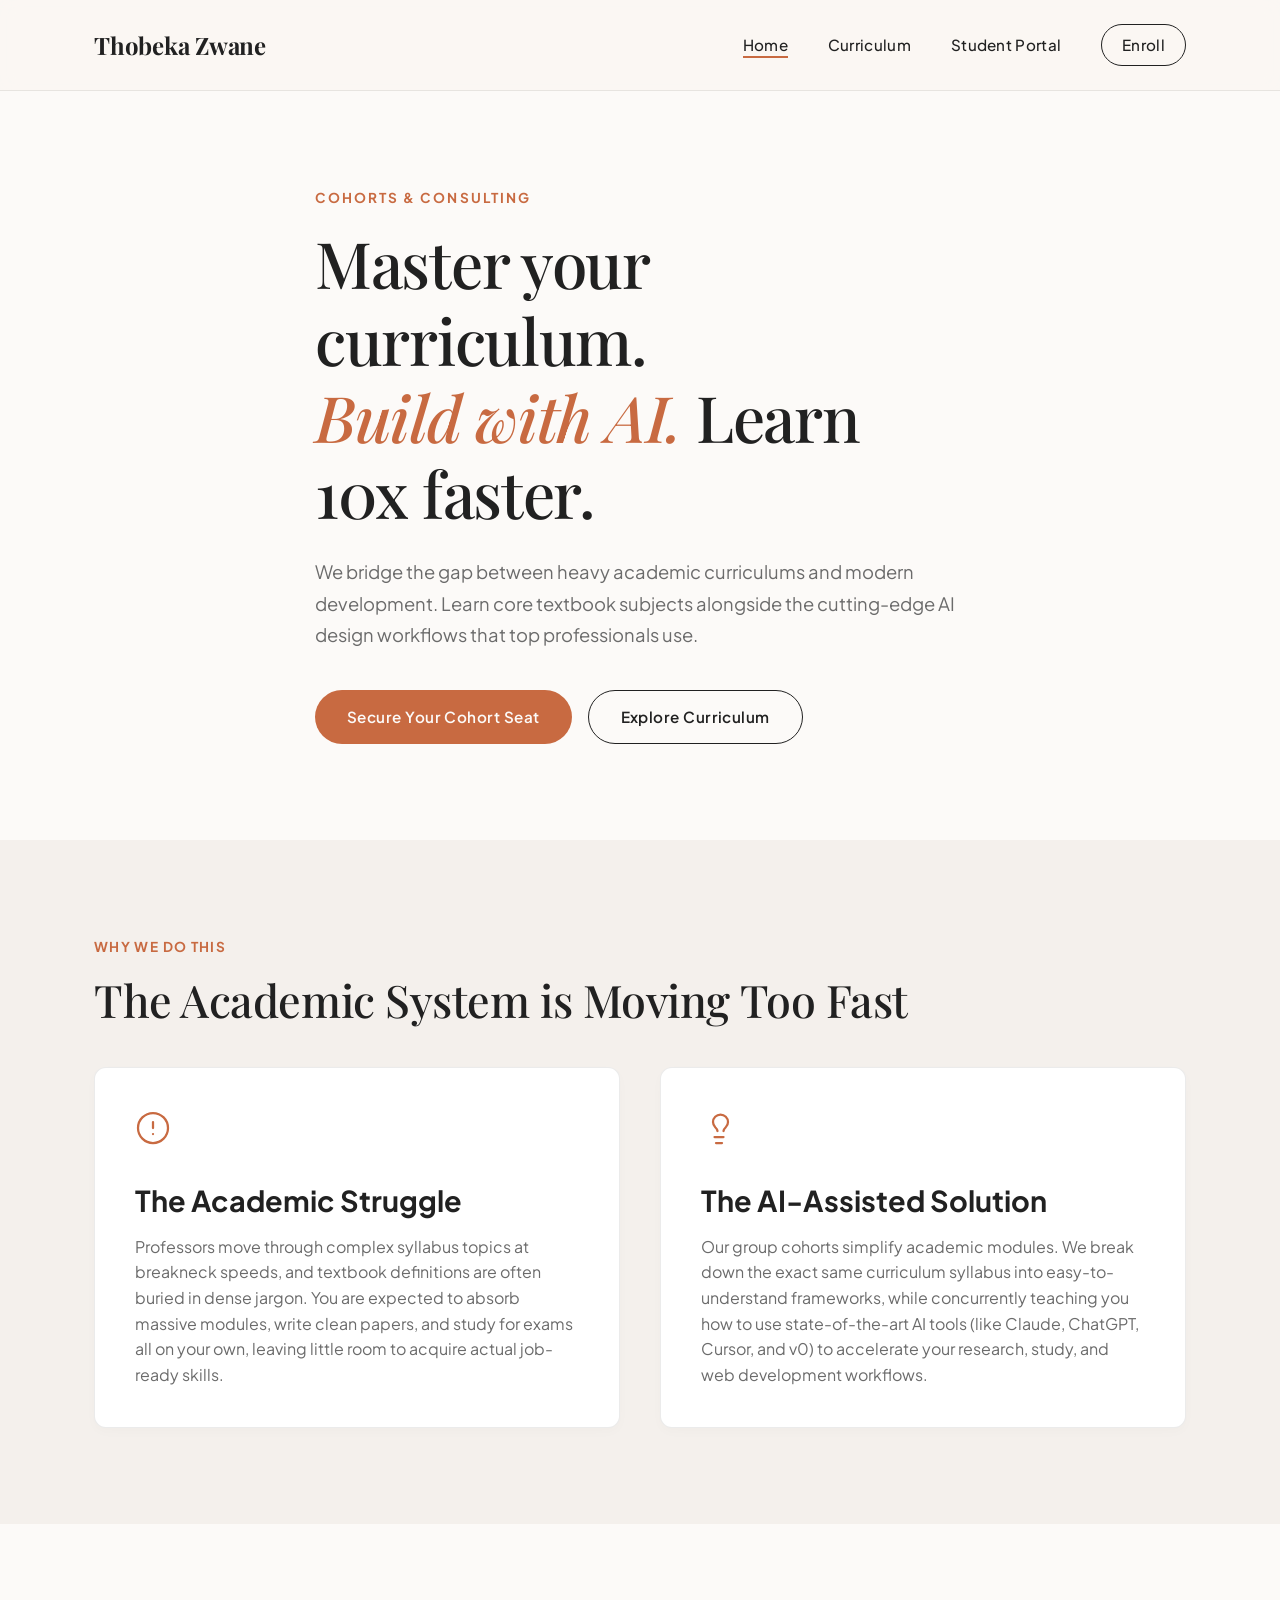
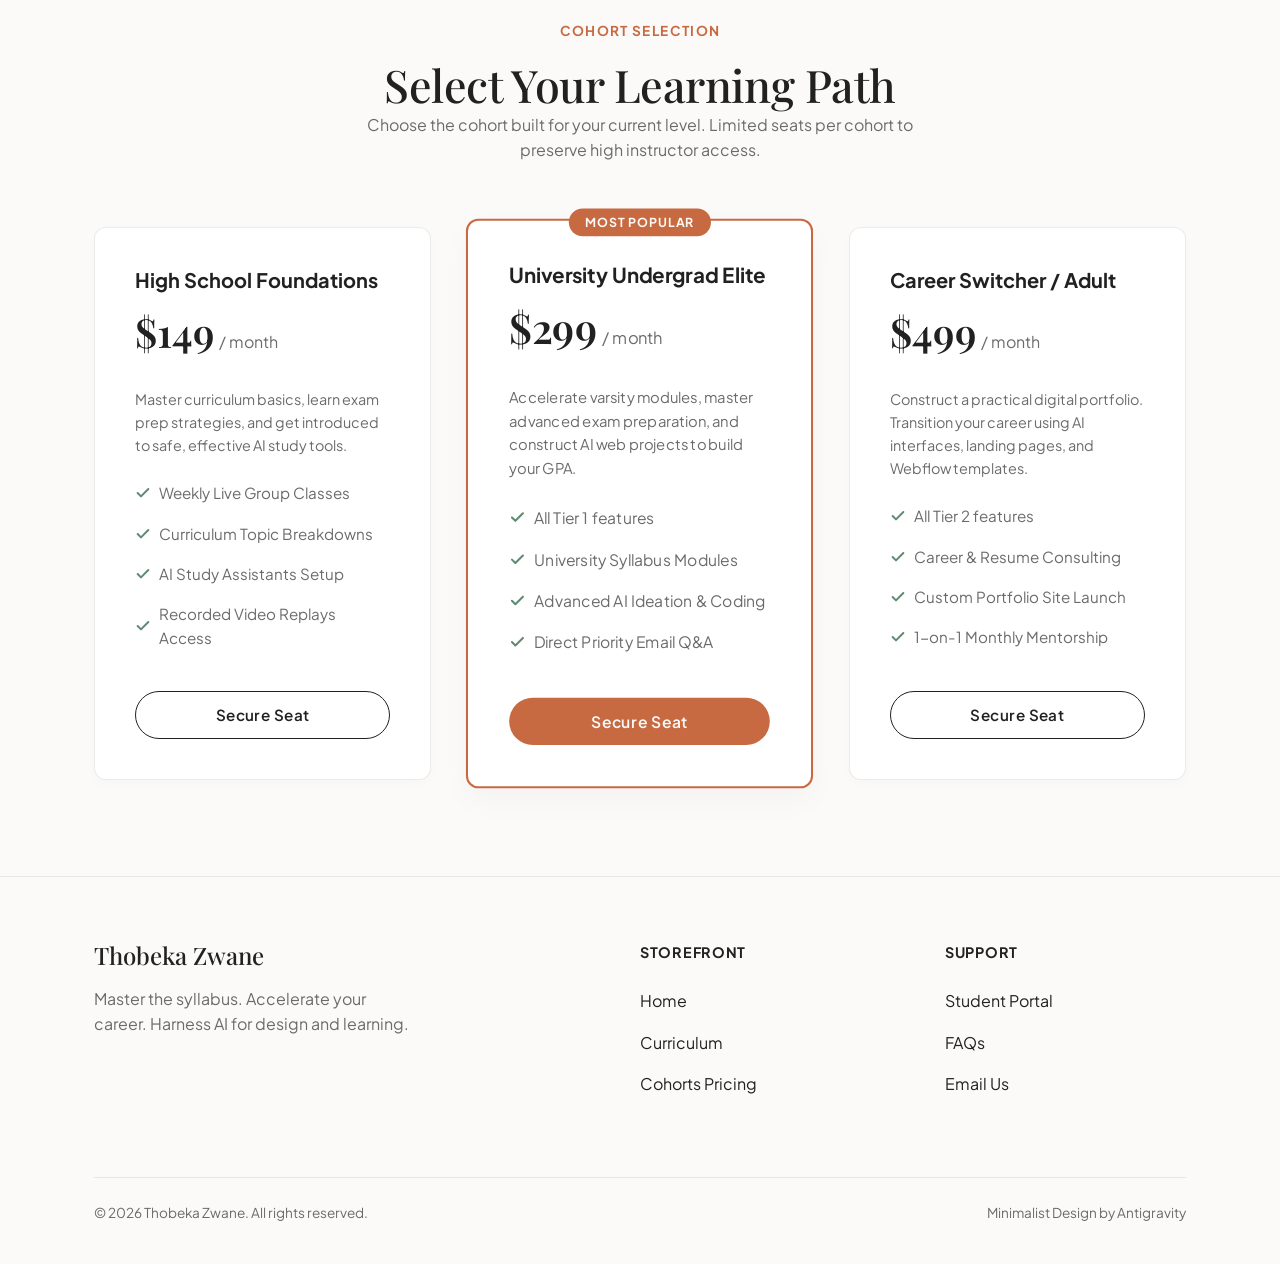
==== commit 3702a8f4: "Configure Thobeka Zwane storefront and onboarding" ====
--- a/index.html
+++ b/index.html
@@ -3,513 +3,269 @@
 <head>
   <meta charset="UTF-8">
   <meta name="viewport" content="width=device-width, initial-scale=1.0">
-  <title>UniSphere - Varsity Learning Dashboard</title>
-  <meta name="description" content="A premium interactive learning dashboard for university and varsity students to manage courses, study with flashcards, focus with a Pomodoro timer, and track their GPA.">
-  
-  <!-- FontAwesome for Premium Icons -->
-  <link rel="stylesheet" href="https://cdnjs.cloudflare.com/ajax/libs/font-awesome/6.4.0/css/all.min.css">
-  
-  <!-- Google Fonts -->
-  <link rel="preconnect" href="https://fonts.googleapis.com">
-  <link rel="preconnect" href="https://fonts.gstatic.com" crossorigin>
-  <link href="https://fonts.googleapis.com/css2?family=Outfit:wght@300;400;500;600;700;800&family=Plus+Jakarta+Sans:wght@300;400;500;600;700;800&display=swap" rel="stylesheet">
-  
-  <link rel="stylesheet" href="style.css">
+  <title>Thobeka Zwane — Academic Consulting & AI Web Design Cohorts</title>
+  <meta name="description" content="Master your curriculum modules and accelerate your learning using modern AI tools. Premium cohort classes and academic consulting by Thobeka Zwane.">
+  <link rel="stylesheet" href="styles.css">
 </head>
 <body>
-  <div class="app-container">
-    
-    <!-- Sidebar Navigation -->
-    <aside class="sidebar">
-      <div class="logo-area">
-        <div class="logo-icon">
-          <i class="fa-solid fa-graduation-cap"></i>
-        </div>
-        <span class="logo-text">UniSphere</span>
-      </div>
+
+  <!-- Navigation -->
+  <nav class="navbar" id="navbar">
+    <div class="container">
+      <a href="index.html" class="logo" id="brand-logo">Thobeka Zwane</a>
+      <button class="burger-menu" id="burger-menu" aria-label="Toggle navigation">
+        <span></span>
+        <span></span>
+        <span></span>
+      </button>
+      <ul class="nav-links" id="nav-links">
+        <li><a href="index.html" class="active" id="nav-link-home">Home</a></li>
+        <li><a href="curriculum.html" id="nav-link-curriculum">Curriculum</a></li>
+        <li><a href="onboarding.html" id="nav-link-onboarding">Student Portal</a></li>
+        <li><a href="#pricing" class="btn btn-outline" id="nav-link-cta" style="padding: 0.5rem 1.25rem;">Enroll</a></li>
+      </ul>
+    </div>
+  </nav>
+
+  <!-- Hero Section -->
+  <header class="hero" id="hero">
+    <div class="container">
+      <div class="hero-content">
+        <span class="hero-tag" id="hero-tagline">cohorts & consulting</span>
+        <h1 class="hero-title" id="hero-headline">Master your curriculum. <br><span class="serif-italic text-accent">Build with AI.</span> Learn 10x faster.</h1>
+        <p class="hero-description" id="hero-copy">
+          We bridge the gap between heavy academic curriculums and modern development. Learn core textbook subjects alongside the cutting-edge AI design workflows that top professionals use.
+        </p>
+        <div class="hero-buttons">
+          <a href="#pricing" class="btn btn-primary" id="hero-cta-primary">Secure Your Cohort Seat</a>
+          <a href="curriculum.html" class="btn btn-outline" id="hero-cta-secondary">Explore Curriculum</a>
+        </div>
+      </div>
+    </div>
+  </header>
+
+  <!-- Problem / Solution Section -->
+  <section class="problem-solution" id="about">
+    <div class="container">
+      <span class="section-tag" id="about-tagline">why we do this</span>
+      <h2 class="section-title" id="about-headline">The Academic System is Moving Too Fast</h2>
       
-      <nav class="nav-menu">
-        <a href="#dashboard" class="nav-item active" id="nav-dashboard">
-          <i class="fa-solid fa-chart-simple"></i>
-          <span>Dashboard</span>
-        </a>
-        <a href="#flashcards" class="nav-item" id="nav-flashcards">
-          <i class="fa-solid fa-clone"></i>
-          <span>Flashcards</span>
-        </a>
-        <a href="#focus" class="nav-item" id="nav-focus">
-          <i class="fa-solid fa-circle-play"></i>
-          <span>Focus Timer</span>
-        </a>
-        <a href="#gpa" class="nav-item" id="nav-gpa">
-          <i class="fa-solid fa-calculator"></i>
-          <span>GPA Calculator</span>
-        </a>
-        <a href="#planner" class="nav-item" id="nav-planner">
-          <i class="fa-solid fa-calendar-check"></i>
-          <span>Study Planner</span>
-        </a>
-      </nav>
-      
-      <div class="user-profile">
-        <div class="avatar">
-          <i class="fa-solid fa-user"></i>
-        </div>
-        <div class="user-info">
-          <span class="username" id="display-username">Thobeka Zwane</span>
-          <span class="user-role">Varsity Student</span>
-        </div>
-      </div>
-    </aside>
-
-    <!-- Main Content Area -->
-    <main class="main-content">
-      
-      <!-- Top Bar -->
-      <header class="top-bar">
-        <div class="search-box">
-          <i class="fa-solid fa-magnifying-glass"></i>
-          <input type="text" placeholder="Search resources or notes..." id="global-search">
-        </div>
-        <div class="header-actions">
-          <button class="action-btn" id="theme-toggle" title="Toggle Light/Dark Theme">
-            <i class="fa-solid fa-moon"></i>
-          </button>
-          <div class="notification-badge" title="Notifications">
-            <i class="fa-solid fa-bell"></i>
-            <span class="badge">3</span>
-          </div>
-          <div class="date-display" id="current-date">June 9, 2026</div>
-        </div>
-      </header>
-
-      <!-- Content Views (Single Page Application Containers) -->
-      <div class="content-body">
-        
-        <!-- SECTION: DASHBOARD -->
-        <section id="dashboard" class="content-section active">
-          <div class="section-header">
-            <h1>Welcome back, Thobeka!</h1>
-            <p>Here's your study progress and goals for today.</p>
-          </div>
-          
-          <!-- Stat Cards Row -->
-          <div class="stats-grid">
-            <div class="stat-card violet-glow">
-              <div class="stat-icon"><i class="fa-solid fa-clock"></i></div>
-              <div class="stat-info">
-                <h3>Study Hours</h3>
-                <p class="stat-value" id="stat-hours">12.5 <span class="unit">hrs</span></p>
-                <span class="stat-trend positive"><i class="fa-solid fa-arrow-up"></i> +1.5h this week</span>
+      <div class="grid-2">
+        <div class="problem-card" id="problem-card">
+          <div class="card-icon" id="problem-icon">
+            <!-- Warning/Alert SVG -->
+            <svg xmlns="http://www.w3.org/2000/svg" width="36" height="36" viewBox="0 0 24 24" fill="none" stroke="currentColor" stroke-width="1.5" stroke-linecap="round" stroke-linejoin="round"><circle cx="12" cy="12" r="10"/><line x1="12" y1="8" x2="12" y2="12"/><line x1="12" y1="16" x2="12.01" y2="16"/></svg>
+          </div>
+          <h3 class="card-title" id="problem-title">The Academic Struggle</h3>
+          <p id="problem-text">
+            Professors move through complex syllabus topics at breakneck speeds, and textbook definitions are often buried in dense jargon. You are expected to absorb massive modules, write clean papers, and study for exams all on your own, leaving little room to acquire actual job-ready skills.
+          </p>
+        </div>
+
+        <div class="solution-card" id="solution-card">
+          <div class="card-icon" id="solution-icon">
+            <!-- Lightbulb/Solution SVG -->
+            <svg xmlns="http://www.w3.org/2000/svg" width="36" height="36" viewBox="0 0 24 24" fill="none" stroke="currentColor" stroke-width="1.5" stroke-linecap="round" stroke-linejoin="round"><path d="M15 14c.2-1 .7-1.7 1.5-2.5 1-.9 1.5-2.2 1.5-3.5A5 5 0 0 0 8 8c0 1 .3 2.2 1.5 3.5.7.7 1.3 1.5 1.5 2.5"/><line x1="9" y1="18" x2="15" y2="18"/><line x1="10" y1="22" x2="14" y2="22"/></svg>
+          </div>
+          <h3 class="card-title" id="solution-title">The AI-Assisted Solution</h3>
+          <p id="solution-text">
+            Our group cohorts simplify academic modules. We break down the exact same curriculum syllabus into easy-to-understand frameworks, while concurrently teaching you how to use state-of-the-art AI tools (like Claude, ChatGPT, Cursor, and v0) to accelerate your research, study, and web development workflows.
+          </p>
+        </div>
+      </div>
+    </div>
+  </section>
+
+  <!-- Pricing Section -->
+  <section class="pricing" id="pricing">
+    <div class="container">
+      <div class="pricing-header text-center">
+        <span class="section-tag" id="pricing-tagline">cohort selection</span>
+        <h2 id="pricing-headline">Select Your Learning Path</h2>
+        <p id="pricing-subtitle">Choose the cohort built for your current level. Limited seats per cohort to preserve high instructor access.</p>
+      </div>
+
+      <div class="grid-3">
+        <!-- Tier 1: High School Foundations -->
+        <div class="pricing-card" id="tier-1-card">
+          <div>
+            <h3 class="pricing-tier" id="tier-1-name">High School Foundations</h3>
+            <div class="pricing-price" id="tier-1-price">$149<span>/ month</span></div>
+            <p style="margin-bottom: var(--space-md); font-size: 0.9rem;" id="tier-1-desc">
+              Master curriculum basics, learn exam prep strategies, and get introduced to safe, effective AI study tools.
+            </p>
+            <ul class="pricing-features">
+              <li>
+                <svg xmlns="http://www.w3.org/2000/svg" width="16" height="16" viewBox="0 0 24 24" fill="none" stroke="currentColor" stroke-width="3" stroke-linecap="round" stroke-linejoin="round"><polyline points="20 6 9 17 4 12"></polyline></svg>
+                Weekly Live Group Classes
+              </li>
+              <li>
+                <svg xmlns="http://www.w3.org/2000/svg" width="16" height="16" viewBox="0 0 24 24" fill="none" stroke="currentColor" stroke-width="3" stroke-linecap="round" stroke-linejoin="round"><polyline points="20 6 9 17 4 12"></polyline></svg>
+                Curriculum Topic Breakdowns
+              </li>
+              <li>
+                <svg xmlns="http://www.w3.org/2000/svg" width="16" height="16" viewBox="0 0 24 24" fill="none" stroke="currentColor" stroke-width="3" stroke-linecap="round" stroke-linejoin="round"><polyline points="20 6 9 17 4 12"></polyline></svg>
+                AI Study Assistants Setup
+              </li>
+              <li>
+                <svg xmlns="http://www.w3.org/2000/svg" width="16" height="16" viewBox="0 0 24 24" fill="none" stroke="currentColor" stroke-width="3" stroke-linecap="round" stroke-linejoin="round"><polyline points="20 6 9 17 4 12"></polyline></svg>
+                Recorded Video Replays Access
+              </li>
+            </ul>
+          </div>
+          <button class="btn btn-outline checkout-trigger" data-tier="high-school" data-price="$149" data-name="High School Foundations" id="tier-1-btn">Secure Seat</button>
+        </div>
+
+        <!-- Tier 2: University Undergrad Elite -->
+        <div class="pricing-card popular" id="tier-2-card">
+          <div class="pricing-badge" id="tier-2-badge">Most Popular</div>
+          <div>
+            <h3 class="pricing-tier" id="tier-2-name">University Undergrad Elite</h3>
+            <div class="pricing-price" id="tier-2-price">$299<span>/ month</span></div>
+            <p style="margin-bottom: var(--space-md); font-size: 0.9rem;" id="tier-2-desc">
+              Accelerate varsity modules, master advanced exam preparation, and construct AI web projects to build your GPA.
+            </p>
+            <ul class="pricing-features">
+              <li>
+                <svg xmlns="http://www.w3.org/2000/svg" width="16" height="16" viewBox="0 0 24 24" fill="none" stroke="currentColor" stroke-width="3" stroke-linecap="round" stroke-linejoin="round"><polyline points="20 6 9 17 4 12"></polyline></svg>
+                All Tier 1 features
+              </li>
+              <li>
+                <svg xmlns="http://www.w3.org/2000/svg" width="16" height="16" viewBox="0 0 24 24" fill="none" stroke="currentColor" stroke-width="3" stroke-linecap="round" stroke-linejoin="round"><polyline points="20 6 9 17 4 12"></polyline></svg>
+                University Syllabus Modules
+              </li>
+              <li>
+                <svg xmlns="http://www.w3.org/2000/svg" width="16" height="16" viewBox="0 0 24 24" fill="none" stroke="currentColor" stroke-width="3" stroke-linecap="round" stroke-linejoin="round"><polyline points="20 6 9 17 4 12"></polyline></svg>
+                Advanced AI Ideation & Coding
+              </li>
+              <li>
+                <svg xmlns="http://www.w3.org/2000/svg" width="16" height="16" viewBox="0 0 24 24" fill="none" stroke="currentColor" stroke-width="3" stroke-linecap="round" stroke-linejoin="round"><polyline points="20 6 9 17 4 12"></polyline></svg>
+                Direct Priority Email Q&A
+              </li>
+            </ul>
+          </div>
+          <button class="btn btn-primary checkout-trigger" data-tier="university" data-price="$299" data-name="University Undergrad Elite" id="tier-2-btn">Secure Seat</button>
+        </div>
+
+        <!-- Tier 3: Career Switcher / Adult -->
+        <div class="pricing-card" id="tier-3-card">
+          <div>
+            <h3 class="pricing-tier" id="tier-3-name">Career Switcher / Adult</h3>
+            <div class="pricing-price" id="tier-3-price">$499<span>/ month</span></div>
+            <p style="margin-bottom: var(--space-md); font-size: 0.9rem;" id="tier-3-desc">
+              Construct a practical digital portfolio. Transition your career using AI interfaces, landing pages, and Webflow templates.
+            </p>
+            <ul class="pricing-features">
+              <li>
+                <svg xmlns="http://www.w3.org/2000/svg" width="16" height="16" viewBox="0 0 24 24" fill="none" stroke="currentColor" stroke-width="3" stroke-linecap="round" stroke-linejoin="round"><polyline points="20 6 9 17 4 12"></polyline></svg>
+                All Tier 2 features
+              </li>
+              <li>
+                <svg xmlns="http://www.w3.org/2000/svg" width="16" height="16" viewBox="0 0 24 24" fill="none" stroke="currentColor" stroke-width="3" stroke-linecap="round" stroke-linejoin="round"><polyline points="20 6 9 17 4 12"></polyline></svg>
+                Career & Resume Consulting
+              </li>
+              <li>
+                <svg xmlns="http://www.w3.org/2000/svg" width="16" height="16" viewBox="0 0 24 24" fill="none" stroke="currentColor" stroke-width="3" stroke-linecap="round" stroke-linejoin="round"><polyline points="20 6 9 17 4 12"></polyline></svg>
+                Custom Portfolio Site Launch
+              </li>
+              <li>
+                <svg xmlns="http://www.w3.org/2000/svg" width="16" height="16" viewBox="0 0 24 24" fill="none" stroke="currentColor" stroke-width="3" stroke-linecap="round" stroke-linejoin="round"><polyline points="20 6 9 17 4 12"></polyline></svg>
+                1-on-1 Monthly Mentorship
+              </li>
+            </ul>
+          </div>
+          <button class="btn btn-outline checkout-trigger" data-tier="career" data-price="$499" data-name="Career Switcher / Adult" id="tier-3-btn">Secure Seat</button>
+        </div>
+      </div>
+    </div>
+  </section>
+
+  <!-- Checkout Modal (Simulated E-Commerce Checkout Trigger) -->
+  <div class="modal-overlay" id="checkout-modal-overlay">
+    <div class="checkout-modal" id="checkout-modal">
+      <div class="checkout-header">
+        <h3 id="modal-heading">Secure Your Cohort Seat</h3>
+        <button class="close-btn" id="close-checkout-modal" aria-label="Close modal">&times;</button>
+      </div>
+      <div class="checkout-body">
+        <!-- Input State -->
+        <div id="checkout-form-container">
+          <div class="checkout-summary-card">
+            <span id="selected-tier-name" class="checkout-summary-tier">Cohort Tier</span>
+            <span id="selected-tier-price" class="checkout-summary-price">$000</span>
+          </div>
+          <form id="checkout-form">
+            <div class="form-group">
+              <label for="checkout-email">Email Address</label>
+              <input type="email" id="checkout-email" class="form-input" placeholder="you@example.com" required>
+            </div>
+            <div class="form-group">
+              <label for="checkout-card">Card Number</label>
+              <input type="text" id="checkout-card" class="form-input" placeholder="4242 4242 4242 4242" value="4242 4242 4242 4242" readonly>
+            </div>
+            <div class="grid-2" style="gap: var(--space-sm); margin-bottom: var(--space-md);">
+              <div class="form-group" style="margin-bottom: 0;">
+                <label for="checkout-exp">Expiration</label>
+                <input type="text" id="checkout-exp" class="form-input" placeholder="MM/YY" value="12/28" readonly>
+              </div>
+              <div class="form-group" style="margin-bottom: 0;">
+                <label for="checkout-cvc">CVC</label>
+                <input type="text" id="checkout-cvc" class="form-input" placeholder="123" value="123" readonly>
               </div>
             </div>
-            
-            <div class="stat-card cyan-glow">
-              <div class="stat-icon"><i class="fa-solid fa-star"></i></div>
-              <div class="stat-info">
-                <h3>Current GPA</h3>
-                <p class="stat-value" id="stat-gpa">3.85</p>
-                <span class="stat-trend positive"><i class="fa-solid fa-arrow-up"></i> Top 10% of class</span>
-              </div>
-            </div>
-
-            <div class="stat-card emerald-glow">
-              <div class="stat-icon"><i class="fa-solid fa-square-check"></i></div>
-              <div class="stat-info">
-                <h3>Tasks Completed</h3>
-                <p class="stat-value" id="stat-tasks">8 <span class="unit">/ 12</span></p>
-                <span class="stat-trend positive"><i class="fa-solid fa-check"></i> 66% completed</span>
-              </div>
-            </div>
-
-            <div class="stat-card amber-glow">
-              <div class="stat-icon"><i class="fa-solid fa-layer-group"></i></div>
-              <div class="stat-info">
-                <h3>Deck Mastery</h3>
-                <p class="stat-value" id="stat-mastery">74 <span class="unit">%</span></p>
-                <span class="stat-trend neutral">3 active decks</span>
-              </div>
-            </div>
-          </div>
-
-          <!-- Mid Section Grid -->
-          <div class="dashboard-grid">
-            
-            <!-- Courses Tracker -->
-            <div class="glass-panel courses-panel">
-              <div class="panel-header">
-                <h2>Active Courses</h2>
-                <button class="panel-action-btn" id="add-course-btn"><i class="fa-solid fa-plus"></i> Add Course</button>
-              </div>
-              <div class="courses-list" id="courses-container">
-                <!-- Dynamic courses injected here -->
-              </div>
-            </div>
-
-            <!-- Daily Target Focus -->
-            <div class="glass-panel target-panel">
-              <div class="panel-header">
-                <h2>Today's Focus</h2>
-              </div>
-              <div class="daily-target-box">
-                <div class="progress-ring-container">
-                  <svg class="progress-ring-svg" width="160" height="160">
-                    <circle class="progress-ring-circle-bg" stroke="rgba(255,255,255,0.05)" stroke-width="12" fill="transparent" r="70" cx="80" cy="80"/>
-                    <circle class="progress-ring-circle" id="daily-progress-circle" stroke="var(--accent-violet)" stroke-width="12" fill="transparent" r="70" cx="80" cy="80" stroke-dasharray="439.82" stroke-dashoffset="439.82"/>
-                  </svg>
-                  <div class="ring-text">
-                    <span class="percentage" id="daily-percentage">0%</span>
-                    <span class="label">Completed</span>
-                  </div>
-                </div>
-                <div class="target-details">
-                  <p class="target-text">Focus goal: <strong id="target-hours-display">4 hours</strong></p>
-                  <p class="target-text">Current: <span id="current-hours-display">0 hours</span></p>
-                  <button class="cta-btn violet-btn" id="dashboard-start-focus"><i class="fa-solid fa-play"></i> Start Focusing</button>
-                </div>
-              </div>
-            </div>
-          </div>
-        </section>
-
-        <!-- SECTION: FLASHCARDS -->
-        <section id="flashcards" class="content-section">
-          <div class="section-header flex-header">
-            <div>
-              <h1>Smart Flashcards</h1>
-              <p>Reinforce your memory using active recall.</p>
-            </div>
-            <div class="header-controls">
-              <select id="deck-selector" class="custom-select">
-                <!-- Dynamic decks injected here -->
-              </select>
-              <button class="cta-btn cyan-btn" id="new-deck-btn"><i class="fa-solid fa-folder-plus"></i> New Deck</button>
-              <button class="cta-btn violet-btn" id="add-card-btn"><i class="fa-solid fa-plus"></i> Add Card</button>
-            </div>
-          </div>
-
-          <div class="flashcards-layout">
-            <!-- Main Flashcard Workspace -->
-            <div class="card-workspace">
-              <div class="flashcard-container">
-                <div class="flashcard" id="active-flashcard">
-                  <div class="card-face card-front">
-                    <span class="card-category" id="card-display-category">Computer Science</span>
-                    <div class="card-content">
-                      <p id="card-display-question">What is the time complexity of searching in a Balanced Binary Search Tree?</p>
-                    </div>
-                    <span class="card-instruction">Click card to reveal answer</span>
-                  </div>
-                  <div class="card-face card-back">
-                    <span class="card-category">Answer</span>
-                    <div class="card-content">
-                      <p id="card-display-answer">O(log n)</p>
-                    </div>
-                    <span class="card-instruction">Click card to view question</span>
-                  </div>
-                </div>
-              </div>
-
-              <!-- Study Rating Actions -->
-              <div class="card-controls">
-                <button class="action-rating rating-red" id="rate-hard">
-                  <i class="fa-solid fa-circle-xmark"></i>
-                  <span>Need Review</span>
-                </button>
-                <button class="action-rating rating-green" id="rate-easy">
-                  <i class="fa-solid fa-circle-check"></i>
-                  <span>Mastered</span>
-                </button>
-              </div>
-
-              <!-- Deck Progress Bar -->
-              <div class="deck-progress-wrapper">
-                <div class="progress-labels">
-                  <span id="deck-progress-text">Card 1 of 5</span>
-                  <span id="deck-mastery-ratio">Mastery: 0%</span>
-                </div>
-                <div class="progress-bar-container">
-                  <div class="progress-bar-fill" id="deck-progress-bar" style="width: 20%"></div>
-                </div>
-              </div>
-            </div>
-
-            <!-- Sidebar Decks / Add Card form -->
-            <div class="glass-panel deck-editor-panel">
-              <h3>Create New Card</h3>
-              <form id="new-card-form" class="panel-form">
-                <div class="form-group">
-                  <label for="new-card-deck">Select Deck</label>
-                  <select id="new-card-deck" class="custom-select" required></select>
-                </div>
-                <div class="form-group">
-                  <label for="new-card-q">Question</label>
-                  <textarea id="new-card-q" placeholder="Enter study question..." required rows="3"></textarea>
-                </div>
-                <div class="form-group">
-                  <label for="new-card-a">Answer</label>
-                  <textarea id="new-card-a" placeholder="Enter target answer..." required rows="3"></textarea>
-                </div>
-                <button type="submit" class="cta-btn submit-btn"><i class="fa-solid fa-plus"></i> Save Card</button>
-              </form>
-            </div>
-          </div>
-        </section>
-
-        <!-- SECTION: FOCUS TIMER -->
-        <section id="focus" class="content-section">
-          <div class="section-header">
-            <h1>Focus Space</h1>
-            <p>Keep your focus sharp using the Pomodoro technique.</p>
-          </div>
-
-          <div class="focus-layout">
-            <div class="glass-panel timer-panel">
-              <div class="timer-modes">
-                <button class="timer-mode-btn active" data-time="1500" data-mode="pomodoro">Pomodoro (25m)</button>
-                <button class="timer-mode-btn" data-time="300" data-mode="short">Short Break (5m)</button>
-                <button class="timer-mode-btn" data-time="900" data-mode="long">Long Break (15m)</button>
-              </div>
-
-              <div class="large-timer-container">
-                <svg class="timer-svg" width="300" height="300">
-                  <circle class="timer-bg" stroke="rgba(255,255,255,0.03)" stroke-width="8" fill="transparent" r="130" cx="150" cy="150"/>
-                  <circle class="timer-progress" id="timer-progress-circle" stroke="var(--accent-cyan)" stroke-width="8" fill="transparent" r="130" cx="150" cy="150" stroke-linecap="round" stroke-dasharray="816.81" stroke-dashoffset="0"/>
-                </svg>
-                <div class="timer-time" id="timer-clock">25:00</div>
-              </div>
-
-              <div class="timer-controls">
-                <button class="timer-ctrl-btn" id="timer-play-pause" title="Start Timer">
-                  <i class="fa-solid fa-play"></i>
-                </button>
-                <button class="timer-ctrl-btn" id="timer-reset" title="Reset Timer">
-                  <i class="fa-solid fa-rotate-left"></i>
-                </button>
-              </div>
-            </div>
-
-            <!-- Focus Stats and Soundboard -->
-            <div class="focus-sidebar-grid">
-              <div class="glass-panel ambient-sounds">
-                <h3>Ambient Soundscape</h3>
-                <p class="subtitle">Block out distractions and dive into deep study.</p>
-                <div class="sounds-list">
-                  <div class="sound-item" data-sound="rain">
-                    <div class="sound-info">
-                      <i class="fa-solid fa-cloud-showers-heavy"></i>
-                      <span>Rainfall</span>
-                    </div>
-                    <button class="sound-play-btn"><i class="fa-solid fa-play"></i></button>
-                    <audio id="audio-rain" loop src="https://assets.mixkit.co/active_storage/sfx/2533/2533-500.wav"></audio>
-                  </div>
-                  <div class="sound-item" data-sound="waves">
-                    <div class="sound-info">
-                      <i class="fa-solid fa-water"></i>
-                      <span>Ocean Waves</span>
-                    </div>
-                    <button class="sound-play-btn"><i class="fa-solid fa-play"></i></button>
-                    <audio id="audio-waves" loop src="https://www.soundhelix.com/examples/mp3/SoundHelix-Song-1.mp3"></audio> <!-- Fallback testing audio -->
-                  </div>
-                  <div class="sound-item" data-sound="forest">
-                    <div class="sound-info">
-                      <i class="fa-solid fa-tree"></i>
-                      <span>Forest Birds</span>
-                    </div>
-                    <button class="sound-play-btn"><i class="fa-solid fa-play"></i></button>
-                    <audio id="audio-forest" loop src="https://assets.mixkit.co/active_storage/sfx/2436/2436-500.wav"></audio>
-                  </div>
-                </div>
-              </div>
-
-              <div class="glass-panel session-history">
-                <h3>Daily Focus Stats</h3>
-                <div class="focus-stats-mini">
-                  <div class="mini-stat">
-                    <span class="label">Sessions Completed</span>
-                    <span class="value" id="completed-sessions-count">0</span>
-                  </div>
-                  <div class="mini-stat">
-                    <span class="label">Total Focus Time</span>
-                    <span class="value" id="total-focus-minutes">0m</span>
-                  </div>
-                </div>
-              </div>
-            </div>
-          </div>
-        </section>
-
-        <!-- SECTION: GPA CALCULATOR -->
-        <section id="gpa" class="content-section">
-          <div class="section-header">
-            <h1>GPA Calculator</h1>
-            <p>Calculate your semester and cumulative GPA easily.</p>
-          </div>
-
-          <div class="gpa-layout">
-            <div class="glass-panel gpa-calc-panel">
-              <h3>Add Course Grade</h3>
-              <form id="gpa-form" class="horizontal-form">
-                <div class="form-group flex-2">
-                  <label for="gpa-course-name">Course Name</label>
-                  <input type="text" id="gpa-course-name" placeholder="e.g., Data Structures" required>
-                </div>
-                <div class="form-group">
-                  <label for="gpa-grade">Grade</label>
-                  <select id="gpa-grade" class="custom-select" required>
-                    <option value="4.0">A+ / A (4.0)</option>
-                    <option value="3.7">A- (3.7)</option>
-                    <option value="3.3">B+ (3.3)</option>
-                    <option value="3.0">B (3.0)</option>
-                    <option value="2.7">B- (2.7)</option>
-                    <option value="2.3">C+ (2.3)</option>
-                    <option value="2.0">C (2.0)</option>
-                    <option value="1.7">C- (1.7)</option>
-                    <option value="1.3">D+ (1.3)</option>
-                    <option value="1.0">D (1.0)</option>
-                    <option value="0.0">F (0.0)</option>
-                  </select>
-                </div>
-                <div class="form-group">
-                  <label for="gpa-credits">Credits / Weight</label>
-                  <input type="number" id="gpa-credits" min="1" max="10" value="3" required>
-                </div>
-                <button type="submit" class="cta-btn add-gpa-btn"><i class="fa-solid fa-plus"></i> Add</button>
-              </form>
-
-              <div class="gpa-table-wrapper">
-                <table class="gpa-table" id="gpa-table">
-                  <thead>
-                    <tr>
-                      <th>Course</th>
-                      <th>Grade Point</th>
-                      <th>Credits</th>
-                      <th>Action</th>
-                    </tr>
-                  </thead>
-                  <tbody id="gpa-table-body">
-                    <!-- Dynamic entries injected here -->
-                  </tbody>
-                </table>
-              </div>
-            </div>
-
-            <!-- GPA Result Summary Card -->
-            <div class="glass-panel gpa-summary-panel">
-              <h3>GPA Summary</h3>
-              <div class="gpa-result-display">
-                <div class="gpa-circle-large">
-                  <span class="value" id="computed-gpa-value">0.00</span>
-                  <span class="label">GPA</span>
-                </div>
-              </div>
-              <div class="gpa-stats">
-                <div class="gpa-stat-row">
-                  <span>Total Credits</span>
-                  <strong id="gpa-total-credits">0</strong>
-                </div>
-                <div class="gpa-stat-row">
-                  <span>Honor Class</span>
-                  <strong id="gpa-honors-class">N/A</strong>
-                </div>
-              </div>
-              <button class="cta-btn outline-btn" id="gpa-clear-all"><i class="fa-solid fa-trash-can"></i> Clear All Entries</button>
-            </div>
-          </div>
-        </section>
-
-        <!-- SECTION: STUDY PLANNER -->
-        <section id="planner" class="content-section">
-          <div class="section-header flex-header">
-            <div>
-              <h1>Study Planner</h1>
-              <p>Keep track of tasks, assignments, and exams.</p>
-            </div>
-            <div class="header-controls">
-              <button class="cta-btn outline-btn" id="clear-completed-btn"><i class="fa-solid fa-broom"></i> Clear Completed</button>
-            </div>
-          </div>
-
-          <div class="planner-layout">
-            <!-- Tasks List glass panel -->
-            <div class="glass-panel planner-tasks-panel">
-              <div class="filters-row">
-                <button class="filter-btn active" data-filter="all">All Tasks</button>
-                <button class="filter-btn" data-filter="assignment">Assignments</button>
-                <button class="filter-btn" data-filter="exam">Exams</button>
-                <button class="filter-btn" data-filter="reading">Readings</button>
-              </div>
-
-              <div class="todo-list-wrapper" id="todo-list">
-                <!-- Dynamic tasks injected here -->
-              </div>
-            </div>
-
-            <!-- Create Task form panel -->
-            <div class="glass-panel planner-form-panel">
-              <h3>Add New Task</h3>
-              <form id="new-task-form" class="panel-form">
-                <div class="form-group">
-                  <label for="task-title">Task Description</label>
-                  <input type="text" id="task-title" placeholder="e.g., Submit Database Assignment 2" required>
-                </div>
-                <div class="form-group">
-                  <label for="task-category">Category</label>
-                  <select id="task-category" class="custom-select" required>
-                    <option value="assignment">Assignment</option>
-                    <option value="exam">Exam</option>
-                    <option value="reading">Reading</option>
-                  </select>
-                </div>
-                <div class="form-group">
-                  <label for="task-date">Due Date</label>
-                  <input type="date" id="task-date" required>
-                </div>
-                <button type="submit" class="cta-btn submit-btn"><i class="fa-solid fa-calendar-plus"></i> Schedule Task</button>
-              </form>
-            </div>
-          </div>
-        </section>
-
-      </div>
-    </main>
+            <button type="submit" class="btn btn-primary" style="width: 100%; border-radius: var(--border-radius-sm);" id="pay-button">Pay & Initialize Onboarding</button>
+          </form>
+          <div class="checkout-secure-notice">
+            <svg xmlns="http://www.w3.org/2000/svg" width="14" height="14" viewBox="0 0 24 24" fill="none" stroke="currentColor" stroke-width="2" stroke-linecap="round" stroke-linejoin="round"><rect x="3" y="11" width="18" height="11" rx="2" ry="2"></rect><path d="M7 11V7a5 5 0 0 1 10 0v4"></path></svg>
+            <span>Simulated checkout. No actual charges will occur.</span>
+          </div>
+        </div>
+
+        <!-- Loading State -->
+        <div id="checkout-loading-state" class="checkout-loading-container">
+          <div class="spinner"></div>
+          <h4 id="loading-heading">Processing Payment...</h4>
+          <p id="loading-subheading" style="font-size: 0.9rem; margin-top: 4px;">Connecting to secure gateway</p>
+          <div class="progress-track">
+            <div class="progress-bar" id="checkout-progress-bar"></div>
+          </div>
+        </div>
+      </div>
+    </div>
   </div>
 
-  <!-- Course Modal (Hidden by Default) -->
-  <div class="modal-overlay" id="course-modal">
-    <div class="glass-panel modal-content">
-      <div class="modal-header">
-        <h2>Add New Course</h2>
-        <button class="close-modal-btn" id="close-modal"><i class="fa-solid fa-xmark"></i></button>
-      </div>
-      <form id="new-course-form" class="panel-form">
-        <div class="form-group">
-          <label for="course-name-input">Course Name</label>
-          <input type="text" id="course-name-input" placeholder="e.g., Object Oriented Programming" required>
-        </div>
-        <div class="form-group">
-          <label for="course-code-input">Course Code</label>
-          <input type="text" id="course-code-input" placeholder="e.g., CS201" required>
-        </div>
-        <div class="form-group">
-          <label for="course-progress-input">Starting Progress (%)</label>
-          <input type="number" id="course-progress-input" min="0" max="100" value="0" required>
-        </div>
-        <div class="form-group">
-          <label for="course-color-input">Accent Color</label>
-          <select id="course-color-input" class="custom-select" required>
-            <option value="var(--accent-violet)">Violet</option>
-            <option value="var(--accent-cyan)">Cyan</option>
-            <option value="var(--accent-emerald)">Emerald</option>
-            <option value="var(--accent-amber)">Amber</option>
-          </select>
-        </div>
-        <button type="submit" class="cta-btn submit-btn">Create Course</button>
-      </form>
-    </div>
-  </div>
-
-  <!-- Script entry -->
+  <!-- Footer -->
+  <footer class="footer" id="footer">
+    <div class="container">
+      <div class="footer-grid">
+        <div class="footer-brand">
+          <h4 id="footer-logo">Thobeka Zwane</h4>
+          <p id="footer-brand-desc">Master the syllabus. Accelerate your career. Harness AI for design and learning.</p>
+        </div>
+        <div class="footer-links-col">
+          <h5>Storefront</h5>
+          <ul class="footer-links">
+            <li><a href="index.html">Home</a></li>
+            <li><a href="curriculum.html">Curriculum</a></li>
+            <li><a href="#pricing">Cohorts Pricing</a></li>
+          </ul>
+        </div>
+        <div class="footer-links-col">
+          <h5>Support</h5>
+          <ul class="footer-links">
+            <li><a href="onboarding.html">Student Portal</a></li>
+            <li><a href="onboarding.html#faq">FAQs</a></li>
+            <li><a href="mailto:hello@thobekazwane.com">Email Us</a></li>
+          </ul>
+        </div>
+      </div>
+      <div class="footer-bottom">
+        <p id="copyright">&copy; 2026 Thobeka Zwane. All rights reserved.</p>
+        <p id="footer-terms">Minimalist Design by Antigravity</p>
+      </div>
+    </div>
+  </footer>
+
   <script src="app.js"></script>
 </body>
 </html>
--- a/styles.css
+++ b/styles.css
@@ -0,0 +1,1025 @@
+@import url('https://fonts.googleapis.com/css2?family=Playfair+Display:ital,wght@0,400..900;1,400..900&family=Plus+Jakarta+Sans:ital,wght@0,200..800;1,200..800&display=swap');
+
+/* ==========================================
+   1. BRAND CSS VARIABLES
+   ========================================== */
+:root {
+  /* Colors */
+  --bg-primary: hsl(36, 40%, 98%);      /* Soft Cream */
+  --bg-secondary: hsl(36, 25%, 94%);    /* Warm Sand */
+  --bg-card: hsl(0, 0%, 100%);          /* Pure White */
+  --text-primary: hsl(0, 0%, 13%);      /* Deep Charcoal */
+  --text-secondary: hsl(0, 0%, 42%);    /* Muted Charcoal */
+  
+  --accent: hsl(18, 55%, 52%);          /* Warm Clay / Terracotta */
+  --accent-hover: hsl(18, 55%, 45%);
+  --accent-light: hsl(18, 55%, 95%);
+  --accent-secondary: hsl(145, 18%, 46%); /* Sage Green */
+  
+  --border-color: rgba(0, 0, 0, 0.08);
+  --shadow-sm: 0 4px 12px rgba(0, 0, 0, 0.02);
+  --shadow-md: 0 12px 30px rgba(18, 12, 10, 0.03);
+  --shadow-lg: 0 20px 40px rgba(18, 12, 10, 0.06);
+
+  /* Typography */
+  --font-heading: 'Playfair Display', Georgia, serif;
+  --font-body: 'Plus Jakarta Sans', system-ui, -apple-system, sans-serif;
+
+  /* Spacing */
+  --space-xs: 0.5rem;
+  --space-sm: 1rem;
+  --space-md: 1.5rem;
+  --space-lg: 2.5rem;
+  --space-xl: 4rem;
+  --space-xxl: 6rem;
+  
+  /* Layout */
+  --max-width: 1140px;
+  --border-radius-sm: 6px;
+  --border-radius-md: 12px;
+  --border-radius-lg: 24px;
+  --border-radius-full: 50px;
+  
+  /* Transitions */
+  --transition-smooth: 0.4s cubic-bezier(0.16, 1, 0.3, 1);
+  --transition-fast: 0.2s ease;
+}
+
+/* ==========================================
+   2. RESET & BASE
+   ========================================== */
+*, *::before, *::after {
+  box-sizing: border-box;
+  margin: 0;
+  padding: 0;
+}
+
+html {
+  scroll-behavior: smooth;
+  -webkit-text-size-adjust: 100%;
+}
+
+body {
+  font-family: var(--font-body);
+  font-size: 1rem;
+  line-height: 1.6;
+  color: var(--text-primary);
+  background-color: var(--bg-primary);
+  text-rendering: optimizeLegibility;
+  -webkit-font-smoothing: antialiased;
+}
+
+img {
+  max-width: 100%;
+  height: auto;
+  display: block;
+}
+
+a {
+  color: inherit;
+  text-decoration: none;
+  transition: var(--transition-fast);
+}
+
+button, input, textarea, select {
+  font-family: inherit;
+  font-size: inherit;
+  color: inherit;
+  border: none;
+  background: none;
+}
+
+button {
+  cursor: pointer;
+}
+
+/* ==========================================
+   3. TYPOGRAPHY UTILITIES
+   ========================================== */
+h1, h2, h3, h4 {
+  font-family: var(--font-heading);
+  font-weight: 500;
+  line-height: 1.2;
+}
+
+h1 {
+  font-size: clamp(2.5rem, 5vw, 4rem);
+  letter-spacing: -0.02em;
+}
+
+h2 {
+  font-size: clamp(1.8rem, 3.5vw, 2.8rem);
+  letter-spacing: -0.01em;
+}
+
+h3 {
+  font-size: clamp(1.4rem, 2.5vw, 1.8rem);
+}
+
+h4 {
+  font-size: 1.25rem;
+}
+
+p {
+  color: var(--text-secondary);
+}
+
+.text-center { text-align: center; }
+.text-accent { color: var(--accent); }
+.serif-italic { font-style: italic; font-family: var(--font-heading); }
+
+/* ==========================================
+   4. LAYOUT COMPONENTS
+   ========================================== */
+.container {
+  max-width: var(--max-width);
+  margin: 0 auto;
+  padding: 0 var(--space-md);
+}
+
+section {
+  padding: var(--space-xxl) 0;
+}
+
+@media (max-width: 768px) {
+  section {
+    padding: var(--space-xl) 0;
+  }
+}
+
+.grid-2 {
+  display: grid;
+  grid-template-columns: repeat(2, 1fr);
+  gap: var(--space-lg);
+  align-items: center;
+}
+
+.grid-3 {
+  display: grid;
+  grid-template-columns: repeat(3, 1fr);
+  gap: var(--space-lg);
+}
+
+@media (max-width: 992px) {
+  .grid-3 {
+    grid-template-columns: repeat(2, 1fr);
+  }
+}
+
+@media (max-width: 768px) {
+  .grid-2, .grid-3 {
+    grid-template-columns: 1fr;
+    gap: var(--space-md);
+  }
+}
+
+/* ==========================================
+   5. NAVIGATION
+   ========================================== */
+.navbar {
+  padding: var(--space-md) 0;
+  border-bottom: 1px solid var(--border-color);
+  background-color: rgba(250, 247, 242, 0.8);
+  backdrop-filter: blur(10px);
+  position: sticky;
+  top: 0;
+  z-index: 100;
+}
+
+.navbar .container {
+  display: flex;
+  justify-content: space-between;
+  align-items: center;
+}
+
+.logo {
+  font-family: var(--font-heading);
+  font-size: 1.5rem;
+  font-weight: 700;
+  letter-spacing: -0.01em;
+}
+
+.nav-links {
+  display: flex;
+  gap: var(--space-lg);
+  list-style: none;
+  align-items: center;
+}
+
+.nav-links a {
+  font-weight: 500;
+  font-size: 0.95rem;
+  letter-spacing: 0.02em;
+  position: relative;
+  padding: 4px 0;
+}
+
+.nav-links a::after {
+  content: '';
+  position: absolute;
+  bottom: 0;
+  left: 0;
+  width: 0;
+  height: 2px;
+  background-color: var(--accent);
+  transition: var(--transition-fast);
+}
+
+.nav-links a:hover::after,
+.nav-links a.active::after {
+  width: 100%;
+}
+
+.burger-menu {
+  display: none;
+  flex-direction: column;
+  gap: 6px;
+  cursor: pointer;
+}
+
+.burger-menu span {
+  display: block;
+  width: 24px;
+  height: 2px;
+  background-color: var(--text-primary);
+  transition: var(--transition-fast);
+}
+
+@media (max-width: 768px) {
+  .nav-links {
+    display: none;
+    position: absolute;
+    top: 100%;
+    left: 0;
+    width: 100%;
+    background-color: var(--bg-primary);
+    flex-direction: column;
+    padding: var(--space-md) 0;
+    gap: var(--space-md);
+    border-bottom: 1px solid var(--border-color);
+    box-shadow: var(--shadow-md);
+  }
+  
+  .nav-links.active {
+    display: flex;
+  }
+  
+  .burger-menu {
+    display: flex;
+  }
+}
+
+/* ==========================================
+   6. BUTTONS & INTERACTIVE ELEMENTS
+   ========================================== */
+.btn {
+  display: inline-flex;
+  align-items: center;
+  justify-content: center;
+  padding: 0.85rem 2rem;
+  border-radius: var(--border-radius-full);
+  font-weight: 600;
+  font-size: 0.95rem;
+  letter-spacing: 0.03em;
+  transition: var(--transition-smooth);
+}
+
+.btn-primary {
+  background-color: var(--accent);
+  color: var(--bg-primary);
+}
+
+.btn-primary:hover {
+  background-color: var(--accent-hover);
+  transform: translateY(-2px);
+  box-shadow: 0 8px 20px rgba(212, 106, 67, 0.25);
+}
+
+.btn-outline {
+  border: 1px solid var(--text-primary);
+  color: var(--text-primary);
+}
+
+.btn-outline:hover {
+  background-color: var(--text-primary);
+  color: var(--bg-primary);
+  transform: translateY(-2px);
+}
+
+.btn-text {
+  font-weight: 600;
+  color: var(--accent);
+  display: inline-flex;
+  align-items: center;
+  gap: 0.5rem;
+}
+
+.btn-text:hover {
+  color: var(--accent-hover);
+}
+
+.btn-text::after {
+  content: '→';
+  transition: var(--transition-fast);
+}
+
+.btn-text:hover::after {
+  transform: translateX(4px);
+}
+
+/* ==========================================
+   7. HERO SECTION
+   ========================================== */
+.hero {
+  padding: var(--space-xxl) 0;
+  min-height: 80vh;
+  display: flex;
+  align-items: center;
+}
+
+.hero-content {
+  max-width: 650px;
+}
+
+.hero-tag {
+  font-size: 0.85rem;
+  text-transform: uppercase;
+  letter-spacing: 0.15em;
+  color: var(--accent);
+  font-weight: 700;
+  margin-bottom: var(--space-sm);
+  display: block;
+}
+
+.hero-title {
+  margin-bottom: var(--space-md);
+}
+
+.hero-description {
+  font-size: 1.15rem;
+  margin-bottom: var(--space-lg);
+  line-height: 1.7;
+}
+
+.hero-buttons {
+  display: flex;
+  gap: var(--space-sm);
+}
+
+@media (max-width: 576px) {
+  .hero-buttons {
+    flex-direction: column;
+  }
+}
+
+/* ==========================================
+   8. PROBLEM/SOLUTION SECTION
+   ========================================== */
+.problem-solution {
+  background-color: var(--bg-secondary);
+}
+
+.section-tag {
+  font-size: 0.85rem;
+  text-transform: uppercase;
+  letter-spacing: 0.1em;
+  font-weight: 700;
+  color: var(--accent);
+  margin-bottom: var(--space-sm);
+  display: block;
+}
+
+.section-title {
+  margin-bottom: var(--space-lg);
+}
+
+.problem-card, .solution-card {
+  background: var(--bg-card);
+  padding: var(--space-lg);
+  border-radius: var(--border-radius-md);
+  border: 1px solid var(--border-color);
+  box-shadow: var(--shadow-sm);
+  height: 100%;
+}
+
+.card-icon {
+  font-size: 2rem;
+  color: var(--accent);
+  margin-bottom: var(--space-md);
+}
+
+.card-title {
+  font-family: var(--font-body);
+  font-weight: 700;
+  margin-bottom: var(--space-sm);
+}
+
+/* ==========================================
+   9. PRICING SECTION
+   ========================================== */
+.pricing-header {
+  max-width: 600px;
+  margin: 0 auto var(--space-xl) auto;
+}
+
+.pricing-card {
+  background-color: var(--bg-card);
+  border-radius: var(--border-radius-md);
+  padding: var(--space-lg);
+  border: 1px solid var(--border-color);
+  box-shadow: var(--shadow-sm);
+  display: flex;
+  flex-direction: column;
+  justify-content: space-between;
+  position: relative;
+  transition: var(--transition-smooth);
+}
+
+.pricing-card.popular {
+  border: 2px solid var(--accent);
+  transform: scale(1.03);
+  box-shadow: var(--shadow-md);
+}
+
+@media (max-width: 992px) {
+  .pricing-card.popular {
+    transform: none;
+  }
+}
+
+.pricing-badge {
+  position: absolute;
+  top: -12px;
+  left: 50%;
+  transform: translateX(-50%);
+  background-color: var(--accent);
+  color: var(--bg-primary);
+  padding: 0.25rem 1rem;
+  border-radius: var(--border-radius-full);
+  font-size: 0.75rem;
+  font-weight: 700;
+  text-transform: uppercase;
+  letter-spacing: 0.05em;
+}
+
+.pricing-tier {
+  font-family: var(--font-body);
+  font-weight: 700;
+  font-size: 1.25rem;
+  margin-bottom: var(--space-xs);
+}
+
+.pricing-price {
+  font-family: var(--font-heading);
+  font-size: 2.5rem;
+  font-weight: 600;
+  margin-bottom: var(--space-md);
+  display: flex;
+  align-items: baseline;
+}
+
+.pricing-price span {
+  font-size: 1rem;
+  font-family: var(--font-body);
+  color: var(--text-secondary);
+  font-weight: 400;
+  margin-left: 4px;
+}
+
+.pricing-features {
+  list-style: none;
+  margin-bottom: var(--space-lg);
+}
+
+.pricing-features li {
+  margin-bottom: var(--space-sm);
+  display: flex;
+  align-items: center;
+  gap: 0.5rem;
+  font-size: 0.95rem;
+  color: var(--text-secondary);
+}
+
+.pricing-features li svg {
+  flex-shrink: 0;
+  color: var(--accent-secondary);
+}
+
+.pricing-card:hover {
+  transform: translateY(-5px);
+  box-shadow: var(--shadow-lg);
+}
+
+.pricing-card.popular:hover {
+  transform: translateY(-5px) scale(1.03);
+}
+
+@media (max-width: 992px) {
+  .pricing-card.popular:hover {
+    transform: translateY(-5px);
+  }
+}
+
+/* ==========================================
+   10. CURRICULUM PAGE STYLES
+   ========================================== */
+.curriculum-hero {
+  background-color: var(--bg-secondary);
+  text-align: center;
+  padding: var(--space-xl) 0;
+}
+
+.timeline {
+  position: relative;
+  max-width: 800px;
+  margin: var(--space-xl) auto;
+  padding-left: var(--space-xl);
+  border-left: 2px solid var(--border-color);
+}
+
+.timeline-item {
+  position: relative;
+  margin-bottom: var(--space-xl);
+}
+
+.timeline-dot {
+  position: absolute;
+  left: calc(-1 * var(--space-xl) - 7px);
+  top: 6px;
+  width: 12px;
+  height: 12px;
+  border-radius: 50%;
+  background-color: var(--accent);
+  border: 2px solid var(--bg-primary);
+  box-shadow: 0 0 0 4px var(--accent-light);
+}
+
+.timeline-title {
+  font-family: var(--font-body);
+  font-weight: 700;
+  margin-bottom: var(--space-xs);
+}
+
+.timeline-week {
+  font-size: 0.85rem;
+  text-transform: uppercase;
+  color: var(--accent);
+  font-weight: 700;
+  margin-bottom: 4px;
+  display: block;
+}
+
+.toolbox-grid {
+  display: grid;
+  grid-template-columns: repeat(auto-fit, minmax(200px, 1fr));
+  gap: var(--space-md);
+  margin-top: var(--space-lg);
+}
+
+.tool-card {
+  background-color: var(--bg-card);
+  border: 1px solid var(--border-color);
+  border-radius: var(--border-radius-md);
+  padding: var(--space-md);
+  text-align: center;
+  transition: var(--transition-smooth);
+}
+
+.tool-card:hover {
+  transform: translateY(-4px);
+  box-shadow: var(--shadow-md);
+  border-color: var(--accent);
+}
+
+.tool-logo {
+  font-size: 2.2rem;
+  color: var(--accent);
+  margin-bottom: var(--space-sm);
+}
+
+.tool-name {
+  font-family: var(--font-body);
+  font-weight: 700;
+  margin-bottom: 4px;
+}
+
+/* ==========================================
+   11. FAQ ACCORDION STYLES
+   ========================================== */
+.faq-section {
+  max-width: 750px;
+  margin: 0 auto;
+}
+
+.accordion-item {
+  border-bottom: 1px solid var(--border-color);
+  padding: var(--space-md) 0;
+}
+
+.accordion-header {
+  display: flex;
+  justify-content: space-between;
+  align-items: center;
+  width: 100%;
+  text-align: left;
+  font-family: var(--font-heading);
+  font-size: 1.25rem;
+  font-weight: 500;
+  padding: var(--space-sm) 0;
+  transition: var(--transition-fast);
+}
+
+.accordion-header:hover {
+  color: var(--accent);
+}
+
+.accordion-icon {
+  font-size: 1rem;
+  transition: transform 0.3s ease;
+  color: var(--accent);
+}
+
+.accordion-content {
+  max-height: 0;
+  overflow: hidden;
+  transition: max-height 0.3s ease-out, padding 0.3s ease;
+  padding-right: var(--space-lg);
+}
+
+.accordion-item.active .accordion-content {
+  max-height: 200px;
+  padding-bottom: var(--space-sm);
+}
+
+.accordion-item.active .accordion-icon {
+  transform: rotate(45deg);
+}
+
+/* ==========================================
+   12. ONBOARDING CALENDAR STYLES
+   ========================================== */
+.calendar-panel {
+  background-color: var(--bg-card);
+  border-radius: var(--border-radius-md);
+  border: 1px solid var(--border-color);
+  box-shadow: var(--shadow-sm);
+  overflow: hidden;
+  margin-top: var(--space-lg);
+}
+
+.calendar-header {
+  background-color: var(--bg-secondary);
+  padding: var(--space-md);
+  display: flex;
+  justify-content: space-between;
+  align-items: center;
+  border-bottom: 1px solid var(--border-color);
+}
+
+.calendar-title {
+  font-family: var(--font-body);
+  font-weight: 700;
+}
+
+.calendar-grid {
+  display: grid;
+  grid-template-columns: repeat(7, 1fr);
+  border-bottom: 1px solid var(--border-color);
+  background-color: var(--bg-secondary);
+}
+
+.calendar-day-label {
+  padding: var(--space-sm) 0;
+  text-align: center;
+  font-size: 0.8rem;
+  font-weight: 700;
+  color: var(--text-secondary);
+  text-transform: uppercase;
+}
+
+.calendar-days {
+  display: grid;
+  grid-template-columns: repeat(7, 1fr);
+}
+
+.calendar-day {
+  aspect-ratio: 1.1;
+  border-right: 1px solid var(--border-color);
+  border-bottom: 1px solid var(--border-color);
+  padding: var(--space-xs);
+  position: relative;
+  background-color: var(--bg-card);
+  transition: var(--transition-fast);
+}
+
+.calendar-day:nth-child(7n) {
+  border-right: none;
+}
+
+.calendar-day:hover {
+  background-color: var(--accent-light);
+}
+
+.calendar-day-num {
+  font-size: 0.85rem;
+  font-weight: 600;
+  color: var(--text-secondary);
+}
+
+.calendar-day.active-session {
+  background-color: hsl(36, 60%, 95%);
+  cursor: pointer;
+}
+
+.calendar-day.active-session::after {
+  content: '';
+  position: absolute;
+  bottom: 8px;
+  left: 50%;
+  transform: translateX(-50%);
+  width: 6px;
+  height: 6px;
+  border-radius: 50%;
+  background-color: var(--accent);
+}
+
+.calendar-day.active-session:hover {
+  background-color: hsl(18, 55%, 93%);
+}
+
+.calendar-day-num.today {
+  background-color: var(--accent);
+  color: var(--bg-primary);
+  width: 22px;
+  height: 22px;
+  border-radius: 50%;
+  display: flex;
+  align-items: center;
+  justify-content: center;
+}
+
+.calendar-session-details {
+  padding: var(--space-md);
+  border-top: 1px solid var(--border-color);
+  background-color: var(--bg-secondary);
+}
+
+.session-tag-live {
+  display: inline-block;
+  background-color: var(--accent-secondary);
+  color: white;
+  padding: 0.2rem 0.6rem;
+  font-size: 0.75rem;
+  font-weight: 700;
+  border-radius: var(--border-radius-sm);
+  margin-bottom: 4px;
+}
+
+.session-zoom-link {
+  display: inline-flex;
+  align-items: center;
+  gap: 0.5rem;
+  margin-top: var(--space-sm);
+  font-weight: 600;
+  color: var(--accent);
+}
+
+.session-zoom-link:hover {
+  color: var(--accent-hover);
+}
+
+/* ==========================================
+   13. MODAL / SIMULATED CHECKOUT STYLES
+   ========================================== */
+.modal-overlay {
+  position: fixed;
+  top: 0;
+  left: 0;
+  width: 100%;
+  height: 100%;
+  background-color: rgba(18, 12, 10, 0.4);
+  backdrop-filter: blur(8px);
+  z-index: 1000;
+  display: flex;
+  align-items: center;
+  justify-content: center;
+  opacity: 0;
+  pointer-events: none;
+  transition: opacity 0.3s ease;
+}
+
+.modal-overlay.active {
+  opacity: 1;
+  pointer-events: auto;
+}
+
+.checkout-modal {
+  background-color: var(--bg-primary);
+  border-radius: var(--border-radius-md);
+  border: 1px solid var(--border-color);
+  box-shadow: var(--shadow-lg);
+  width: 100%;
+  max-width: 480px;
+  overflow: hidden;
+  transform: translateY(20px);
+  transition: transform 0.4s cubic-bezier(0.16, 1, 0.3, 1);
+}
+
+.modal-overlay.active .checkout-modal {
+  transform: translateY(0);
+}
+
+.checkout-header {
+  padding: var(--space-md);
+  border-bottom: 1px solid var(--border-color);
+  display: flex;
+  justify-content: space-between;
+  align-items: center;
+  background-color: var(--bg-secondary);
+}
+
+.checkout-header h3 {
+  font-family: var(--font-body);
+  font-weight: 700;
+}
+
+.close-btn {
+  font-size: 1.5rem;
+  line-height: 1;
+  color: var(--text-secondary);
+  transition: var(--transition-fast);
+}
+
+.close-btn:hover {
+  color: var(--text-primary);
+}
+
+.checkout-body {
+  padding: var(--space-lg);
+}
+
+.checkout-summary-card {
+  background-color: var(--bg-secondary);
+  border-radius: var(--border-radius-sm);
+  padding: var(--space-md);
+  margin-bottom: var(--space-md);
+  display: flex;
+  justify-content: space-between;
+  align-items: center;
+}
+
+.checkout-summary-tier {
+  font-weight: 700;
+}
+
+.checkout-summary-price {
+  font-family: var(--font-heading);
+  font-weight: 600;
+  font-size: 1.25rem;
+}
+
+.form-group {
+  margin-bottom: var(--space-md);
+}
+
+.form-group label {
+  display: block;
+  font-size: 0.85rem;
+  font-weight: 600;
+  text-transform: uppercase;
+  letter-spacing: 0.05em;
+  margin-bottom: 6px;
+  color: var(--text-secondary);
+}
+
+.form-input {
+  width: 100%;
+  padding: 0.85rem var(--space-sm);
+  border: 1px solid var(--border-color);
+  border-radius: var(--border-radius-sm);
+  background-color: var(--bg-card);
+  transition: var(--transition-fast);
+}
+
+.form-input:focus {
+  outline: none;
+  border-color: var(--accent);
+  box-shadow: 0 0 0 3px var(--accent-light);
+}
+
+.checkout-secure-notice {
+  display: flex;
+  align-items: center;
+  justify-content: center;
+  gap: 0.4rem;
+  font-size: 0.8rem;
+  color: var(--text-secondary);
+  margin-top: var(--space-sm);
+}
+
+.checkout-loading-container {
+  display: none;
+  text-align: center;
+  padding: var(--space-lg) 0;
+}
+
+.spinner {
+  width: 40px;
+  height: 40px;
+  border: 3px solid var(--border-color);
+  border-top-color: var(--accent);
+  border-radius: 50%;
+  margin: 0 auto var(--space-md) auto;
+  animation: spin 1s linear infinite;
+}
+
+.progress-track {
+  width: 100%;
+  height: 6px;
+  background-color: var(--bg-secondary);
+  border-radius: var(--border-radius-full);
+  overflow: hidden;
+  margin-top: var(--space-md);
+}
+
+.progress-bar {
+  width: 0%;
+  height: 100%;
+  background-color: var(--accent);
+  transition: width 0.1s ease;
+}
+
+@keyframes spin {
+  to { transform: rotate(360deg); }
+}
+
+/* ==========================================
+   14. FOOTER STYLES
+   ========================================== */
+.footer {
+  border-top: 1px solid var(--border-color);
+  padding: var(--space-xl) 0 var(--space-lg) 0;
+  background-color: var(--bg-primary);
+}
+
+.footer-grid {
+  display: grid;
+  grid-template-columns: 2fr 1fr 1fr;
+  gap: var(--space-xl);
+  margin-bottom: var(--space-xl);
+}
+
+@media (max-width: 768px) {
+  .footer-grid {
+    grid-template-columns: 1fr;
+    gap: var(--space-lg);
+  }
+}
+
+.footer-brand h4 {
+  font-size: 1.5rem;
+  margin-bottom: var(--space-sm);
+}
+
+.footer-brand p {
+  max-width: 320px;
+}
+
+.footer-links-col h5 {
+  font-family: var(--font-body);
+  font-weight: 700;
+  font-size: 0.9rem;
+  text-transform: uppercase;
+  letter-spacing: 0.05em;
+  margin-bottom: var(--space-md);
+}
+
+.footer-links {
+  list-style: none;
+}
+
+.footer-links li {
+  margin-bottom: var(--space-sm);
+}
+
+.footer-links a:hover {
+  color: var(--accent);
+}
+
+.footer-bottom {
+  display: flex;
+  justify-content: space-between;
+  align-items: center;
+  padding-top: var(--space-md);
+  border-top: 1px solid var(--border-color);
+  font-size: 0.85rem;
+  color: var(--text-secondary);
+}
+
+@media (max-width: 576px) {
+  .footer-bottom {
+    flex-direction: column;
+    gap: var(--space-sm);
+    text-align: center;
+  }
+}
